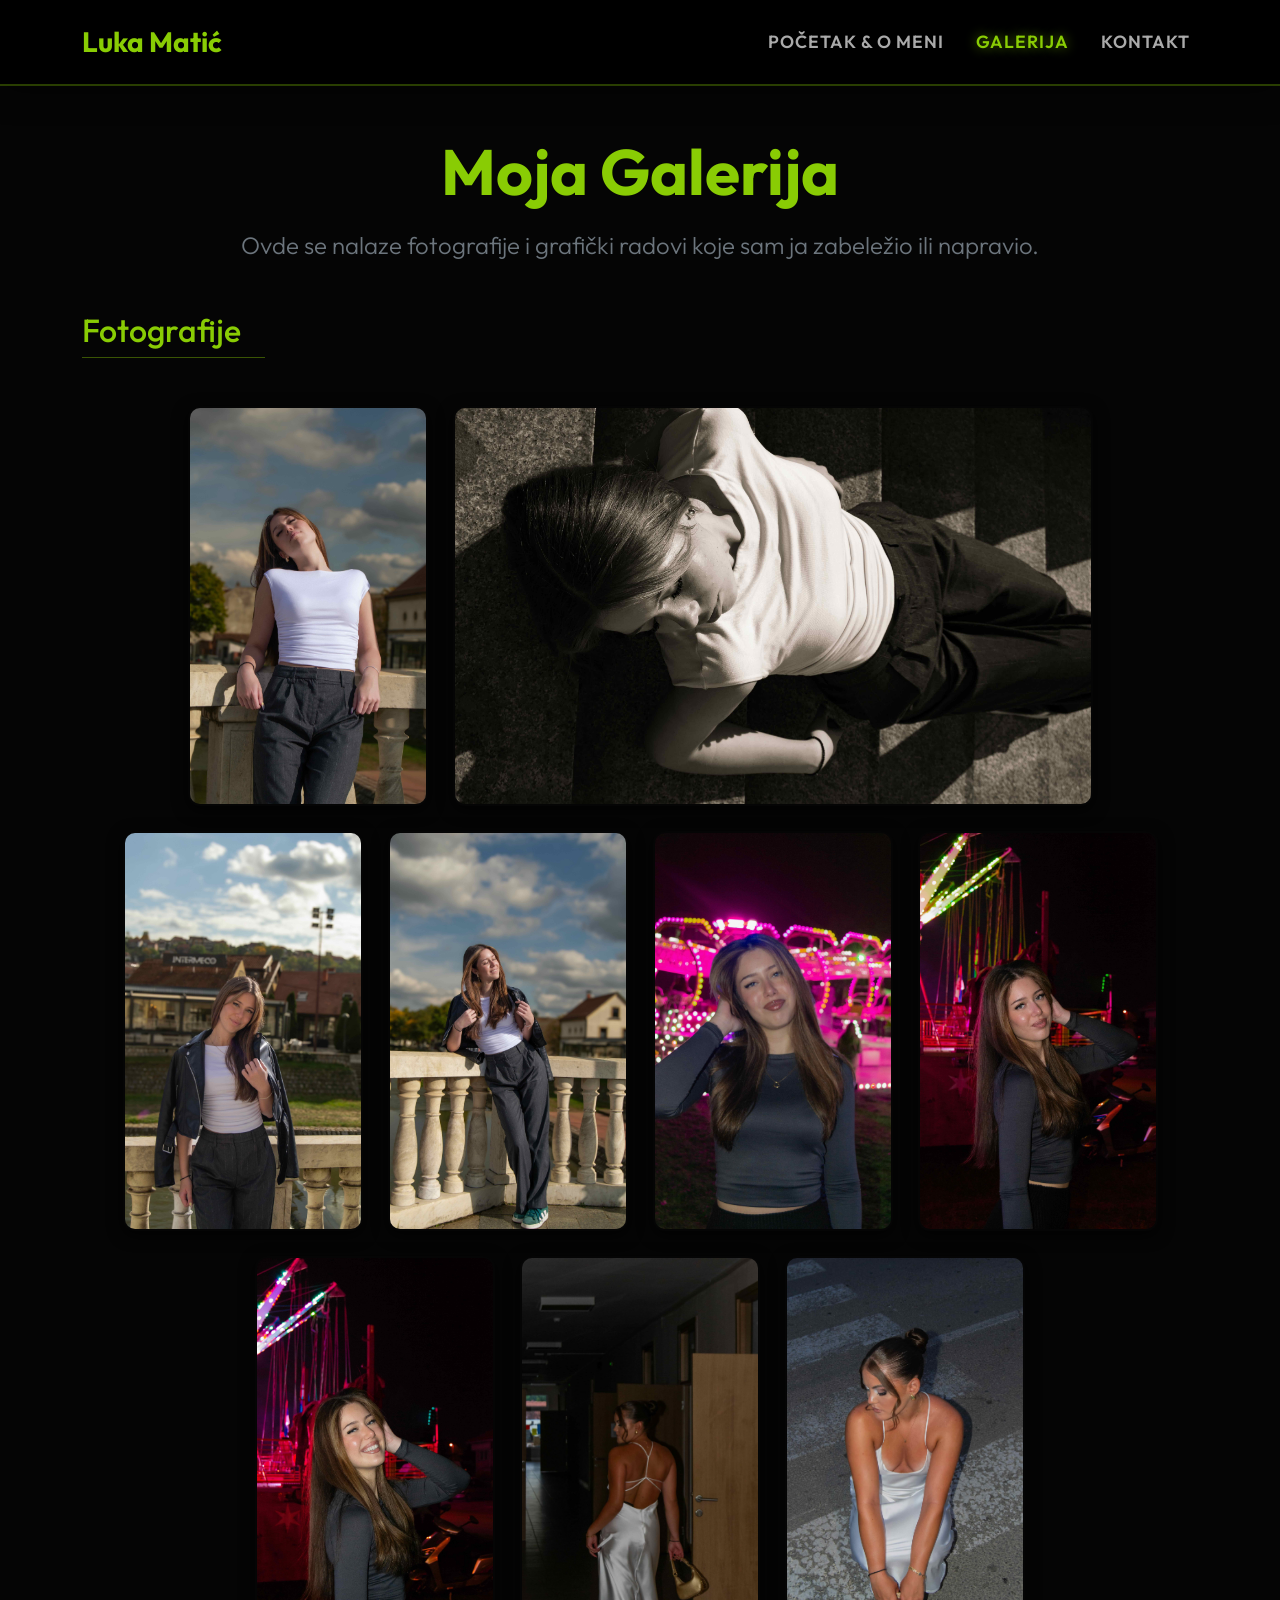
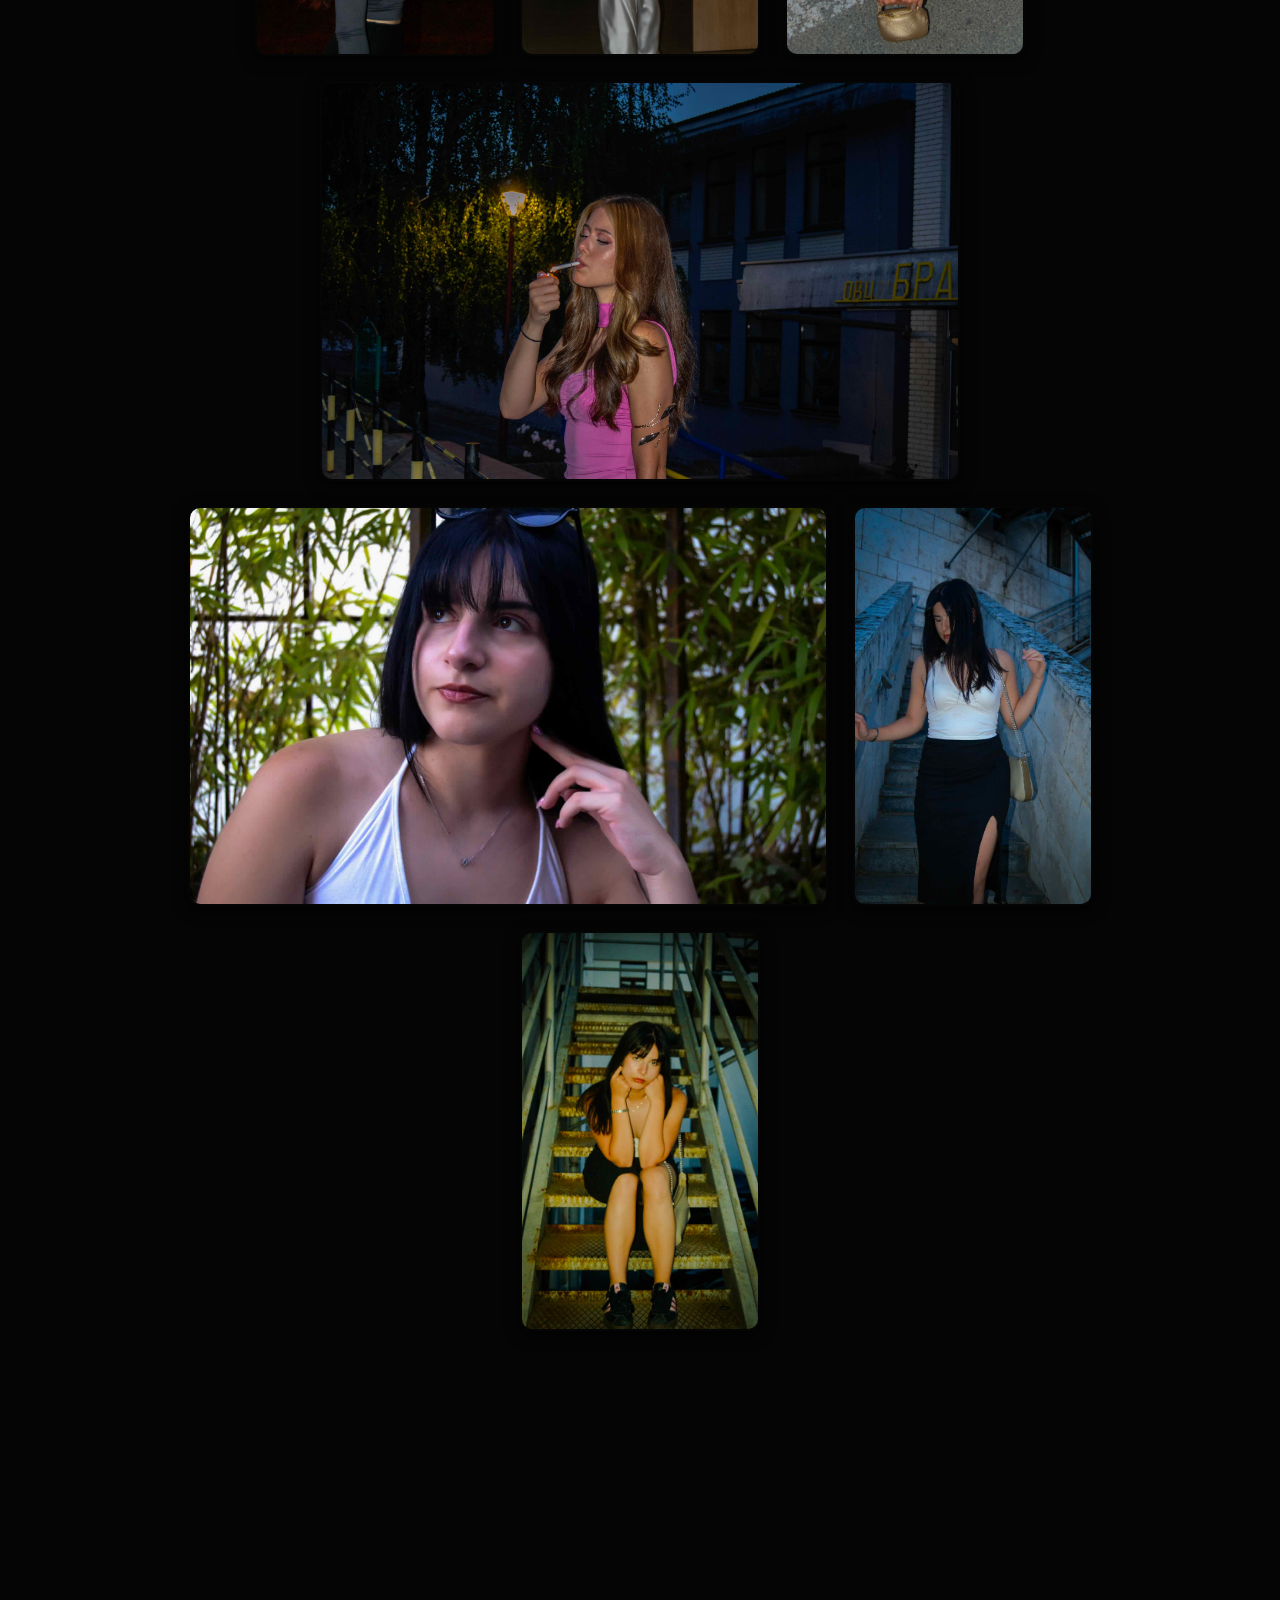
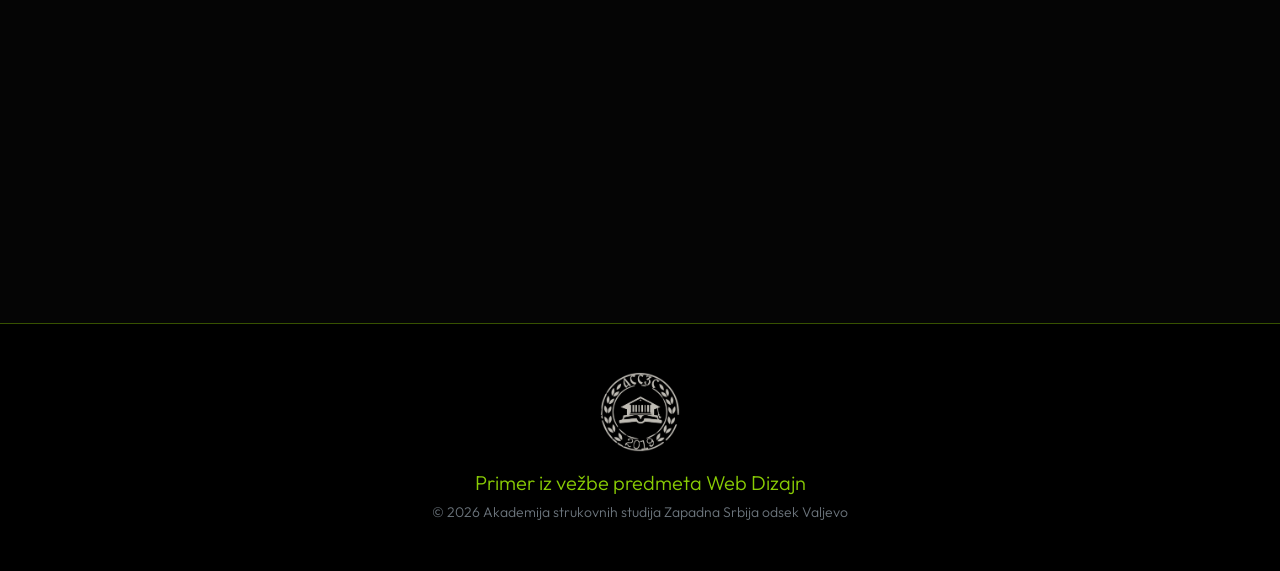
==== galerija.html @ 77180e88 "1" ====
<!DOCTYPE html>
<html lang="sr" data-bs-theme="dark">
<head>
    <meta charset="UTF-8">
    <meta name="viewport" content="width=device-width, initial-scale=1.0">
    <title>Galerija - Luka Matić</title>
    <link href="https://cdn.jsdelivr.net/npm/bootstrap@5.3.3/dist/css/bootstrap.min.css" rel="stylesheet">
    <link rel="preconnect" href="https://fonts.googleapis.com">
    <link rel="preconnect" href="https://fonts.gstatic.com" crossorigin>
    <link href="https://fonts.googleapis.com/css2?family=Outfit:wght@300;400;600;800&display=swap" rel="stylesheet">
    <link href="index.css" rel="stylesheet">
</head>
<body>
    <nav class="navbar navbar-expand-lg custom-navbar sticky-top">
        <div class="container">
            <a class="navbar-brand text-neon fw-bold fs-3" href="index.html">Luka Matić</a>
            <button class="navbar-toggler" type="button" data-bs-toggle="collapse" data-bs-target="#navbarNav">
                <span class="navbar-toggler-icon"></span>
            </button>
            <div class="collapse navbar-collapse justify-content-end" id="navbarNav">
                <ul class="navbar-nav gap-3">
                    <li class="nav-item">
                        <a class="nav-link" href="index.html">Početak & O meni</a>
                    </li>
                    <li class="nav-item">
                        <a class="nav-link active" href="galerija.html">Galerija</a>
                    </li>
                    <li class="nav-item">
                        <a class="nav-link" href="kontakt.html">Kontakt</a>
                    </li>
                </ul>
            </div>
        </div>
    </nav>

    <main class="container my-5">
        <div class="text-center mb-5 fade-in">
            <h1 class="display-3 text-neon fw-bold mb-3">Moja Galerija</h1>
            <p class="lead fs-4 text-secondary">Ovde se nalaze fotografije i grafički radovi koje sam ja zabeležio ili napravio.</p>
        </div>

        <section class="mb-5 slide-up">
            <h2 class="text-neon mb-4 pb-2 border-bottom border-neon d-inline-block pe-4">Fotografije</h2>
            <div class="galerija-grid mt-4">
                <img src="1.jpeg" class="img-fluid custom-img" alt="Fotografija 1">
                <img src="2.jpeg" class="img-fluid custom-img img-large" alt="Fotografija 2">
                <img src="3.jpeg" class="img-fluid custom-img" alt="Fotografija 3">
                <img src="4.jpeg" class="img-fluid custom-img" alt="Fotografija 4">
                <img src="5.jpeg" class="img-fluid custom-img" alt="Fotografija 5">
                <img src="7.jpeg" class="img-fluid custom-img" alt="Fotografija 7">
                <img src="8.jpeg" class="img-fluid custom-img" alt="Fotografija 8">
                <img src="9.jpeg" class="img-fluid custom-img" alt="Fotografija 9">
                <img src="10.jpeg" class="img-fluid custom-img" alt="Fotografija 10">
                <img src="11.jpeg" class="img-fluid custom-img img-large" alt="Fotografija 11">
                <img src="12.jpeg" class="img-fluid custom-img img-large" alt="Fotografija 12">
                <img src="13.jpeg" class="img-fluid custom-img" alt="Fotografija 13">
                <img src="14.jpeg" class="img-fluid custom-img" alt="Fotografija 14">
            </div>
        </section>

        <section class="slide-up mt-5">
            <h2 class="text-neon mb-4 pb-2 border-bottom border-neon d-inline-block pe-4">Grafički Radovi</h2>
            <div class="galerija-grid mt-4 justify-content-start">
                <img src="debata.webp" class="img-fluid custom-img img-grafika" alt="Graficki rad">
            </div>
        </section>
    </main>

    <footer class="footer mt-auto py-5 border-top border-neon text-center bg-black">
        <div class="container">
            <a href="https://va.akademijazs.edu.rs/" class="d-inline-block mb-3 logo-hover">
                <img src="9-Akademija-logo-sivi.png" height="80" alt="Logo">
            </a>
            <p class="text-neon mb-1 fs-5">Primer iz vežbe predmeta Web Dizajn</p>
            <p class="small text-secondary mb-0">&copy; 2026 Akademija strukovnih studija Zapadna Srbija odsek Valjevo</p>
        </div>
    </footer>

    <script src="https://cdn.jsdelivr.net/npm/bootstrap@5.3.3/dist/js/bootstrap.bundle.min.js"></script>
    <script src="index.js"></script>
</body>
</html>
---- index.css ----
:root {
    --neon-green: #89CC04;
    --dark-bg: #050505;
    --darker-bg: #000000;
}

body {
    background-color: var(--dark-bg) !important;
    color: #e0e0e0;
    font-family: 'Outfit', system-ui, -apple-system, sans-serif !important;
    font-weight: 300;
    scroll-behavior: smooth;
    overflow-x: hidden;
}

::selection {
    background-color: var(--neon-green);
    color: black;
}

.text-neon {
    color: var(--neon-green) !important;
}

.border-neon {
    border-color: rgba(137, 204, 4, 0.4) !important;
}

.bg-black {
    background-color: var(--darker-bg) !important;
}

.custom-bg-pattern {
    background-image: radial-gradient(rgba(137, 204, 4, 0.05) 1px, transparent 1px);
    background-size: 20px 20px;
}

.custom-link {
    text-decoration: none;
    transition: all 0.3s ease;
}

.custom-link:hover {
    color: #fff !important;
    text-shadow: 0 0 10px var(--neon-green);
}

.logo-hover {
    transition: 0.3s transform ease;
}

.logo-hover:hover {
    transform: scale(1.05);
}

.custom-navbar {
    background-color: rgba(0, 0, 0, 0.85);
    backdrop-filter: blur(12px);
    -webkit-backdrop-filter: blur(12px);
    border-bottom: 2px solid rgba(137, 204, 4, 0.3);
    box-shadow: 0 4px 30px rgba(0, 0, 0, 0.5);
    padding: 1rem 0;
}

.nav-link {
    color: #aaaaaa !important;
    font-weight: 600;
    font-size: 1.1rem;
    transition: 0.3s ease;
    text-transform: uppercase;
    letter-spacing: 1px;
}

.nav-link:hover, .nav-link.active {
    color: var(--neon-green) !important;
    text-shadow: 0 0 12px rgba(137, 204, 4, 0.6);
}

.neon-box {
    border: 1px solid rgba(137, 204, 4, 0.2);
    box-shadow: 0 0 15px rgba(137, 204, 4, 0.05);
    transition: all 0.4s ease;
}

.neon-box:hover {
    box-shadow: 0 0 25px rgba(137, 204, 4, 0.2);
    border-color: rgba(137, 204, 4, 0.7);
    transform: translateY(-5px);
}

.btn-neon {
    background-color: transparent;
    color: var(--neon-green);
    border: 2px solid var(--neon-green);
    border-radius: 8px;
    font-weight: bold;
    transition: 0.3s all;
}

.btn-neon:hover {
    background-color: var(--neon-green);
    color: black;
    box-shadow: 0 0 20px var(--neon-green);
    transform: translateY(-3px);
}

.galerija-grid {
    display: flex;
    flex-wrap: wrap;
    gap: 25px;
    justify-content: center;
}

.custom-img {
    border-radius: 12px;
    object-fit: cover;
    box-shadow: 0 4px 15px rgba(0,0,0,0.8);
    transition: transform 0.4s cubic-bezier(0.175, 0.885, 0.32, 1.275), box-shadow 0.4s ease, border 0.4s ease;
    cursor: pointer;
    width: 240px;
    height: 400px;
    border: 2px solid transparent;
}

.custom-img.img-large {
    width: 640px;
    height: 400px;
}

.custom-img.img-grafika {
    width: 400px;
    height: 400px;
    object-fit: contain;
    background-color: rgba(255, 255, 255, 0.05);
    padding: 15px;
}

.custom-img:hover {
    transform: scale(1.08) translateY(-10px);
    box-shadow: 0 15px 30px rgba(137, 204, 4, 0.2);
    border-color: var(--neon-green);
    z-index: 10;
    position: relative;
}

.fade-in {
    opacity: 0;
    animation: fadeIn 1.2s ease forwards;
}

.slide-up {
    opacity: 0;
    transform: translateY(40px);
    transition: opacity 0.8s ease-out, transform 0.8s ease-out;
}

.slide-up.visible {
    opacity: 1;
    transform: translateY(0);
}

.delay-1 { animation-delay: 0.2s; }
.delay-2 { animation-delay: 0.4s; }
.delay-3 { animation-delay: 0.6s; }
.delay-4 { animation-delay: 0.8s; }

@keyframes fadeIn {
    from { opacity: 0; }
    to { opacity: 1; }
}

@media (max-width: 768px) {
    .custom-img, .custom-img.img-large, .custom-img.img-grafika {
        max-width: 450px !important;
        height: auto !important;
    }
}

.form-control {
    transition: all 0.3s ease;
}

.form-control:focus {
    background-color: var(--dark-bg);
    color: white;
    border-color: var(--neon-green);
    box-shadow: 0 0 10px rgba(137, 204, 4, 0.4);
}

.custom-poster {
    aspect-ratio: 2/3;
    object-fit: cover;
    width: 100%;
    box-shadow: 0 4px 15px rgba(0,0,0,0.5);
}

.custom-album {
    aspect-ratio: 1/1;
    object-fit: cover;
    width: 100%;
    box-shadow: 0 4px 15px rgba(0,0,0,0.5);
}
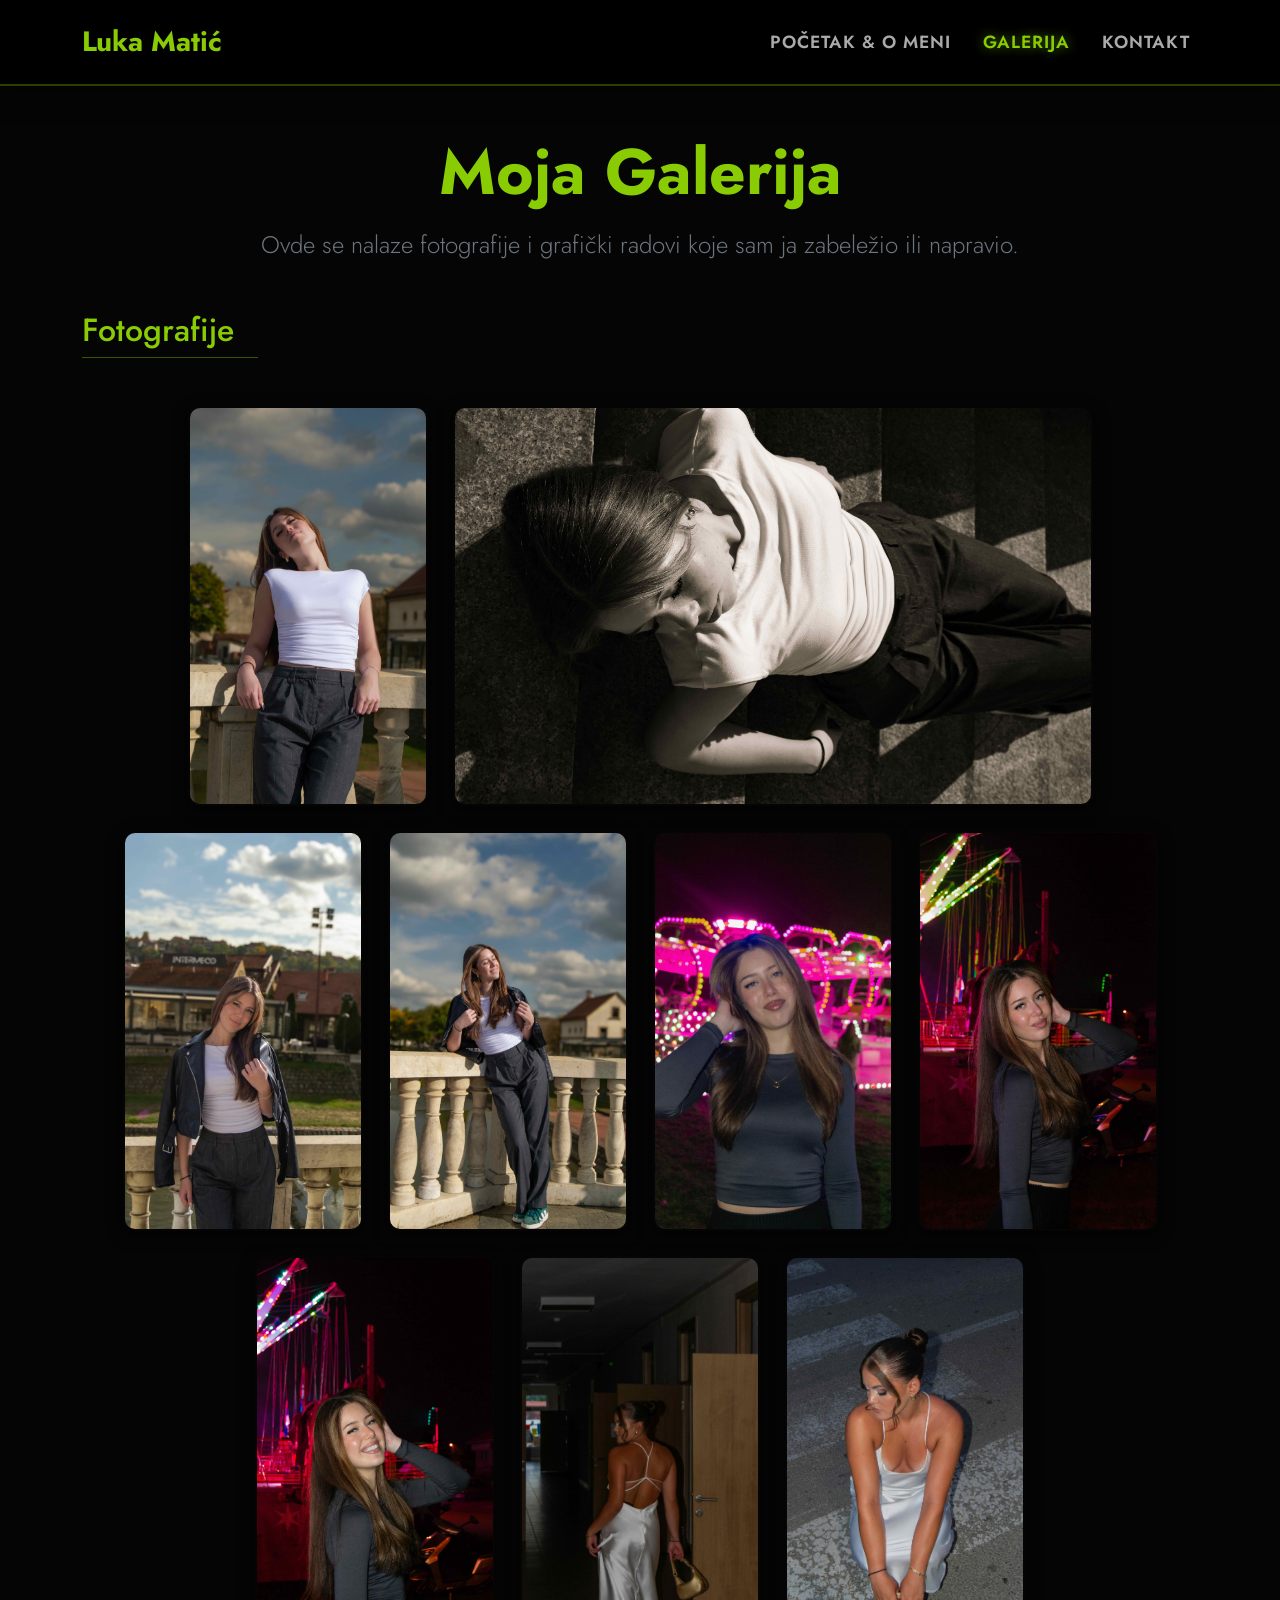
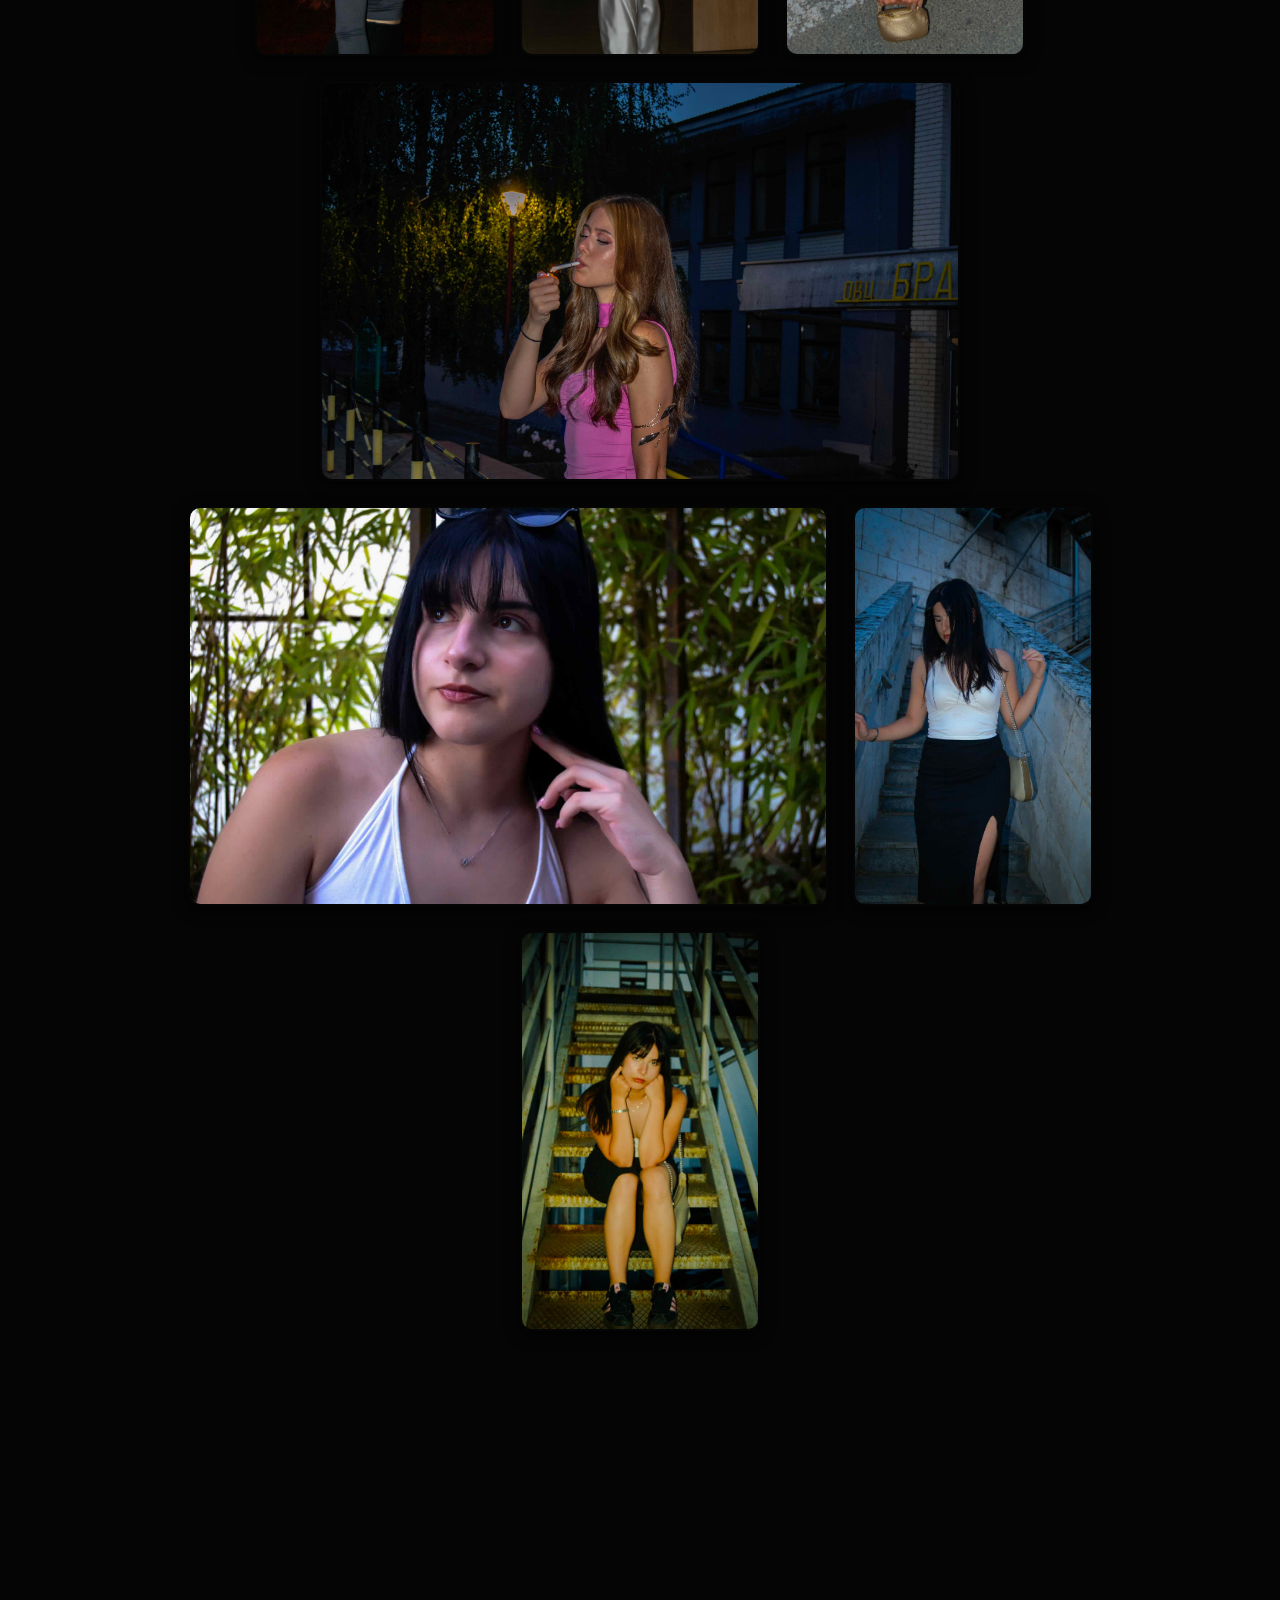
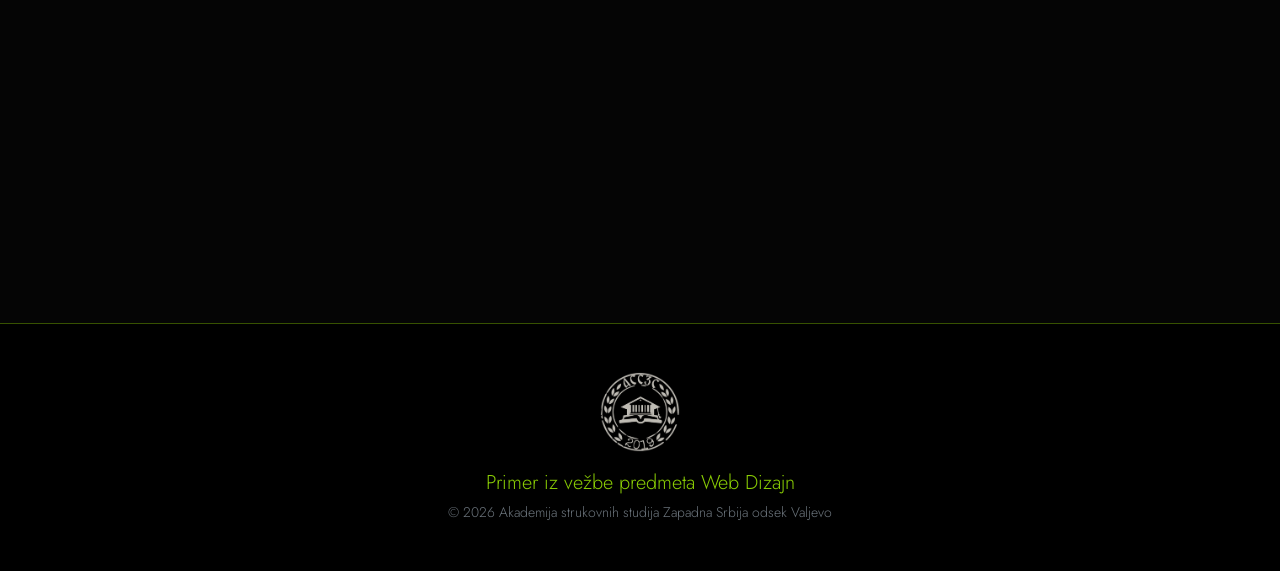
==== commit 003cd72c: "1" ====
--- a/galerija.html
+++ b/galerija.html
@@ -7,7 +7,7 @@
     <link href="https://cdn.jsdelivr.net/npm/bootstrap@5.3.3/dist/css/bootstrap.min.css" rel="stylesheet">
     <link rel="preconnect" href="https://fonts.googleapis.com">
     <link rel="preconnect" href="https://fonts.gstatic.com" crossorigin>
-    <link href="https://fonts.googleapis.com/css2?family=Outfit:wght@300;400;600;800&display=swap" rel="stylesheet">
+    <link href="https://fonts.googleapis.com/css2?family=Jost:wght@300;400;500;600&display=swap" rel="stylesheet">
     <link href="index.css" rel="stylesheet">
 </head>
 <body>
--- a/index.css
+++ b/index.css
@@ -9,8 +9,8 @@
 body {
     background-color: var(--dark-bg) !important;
     color: #e0e0e0;
-    font-family: 'Outfit', system-ui, -apple-system, sans-serif !important;
-    font-weight: 300;
+    font-family: 'Jost', system-ui, -apple-system, sans-serif !important;
+    font-weight: 300 !important;
     scroll-behavior: smooth;
     overflow-x: hidden;
 }
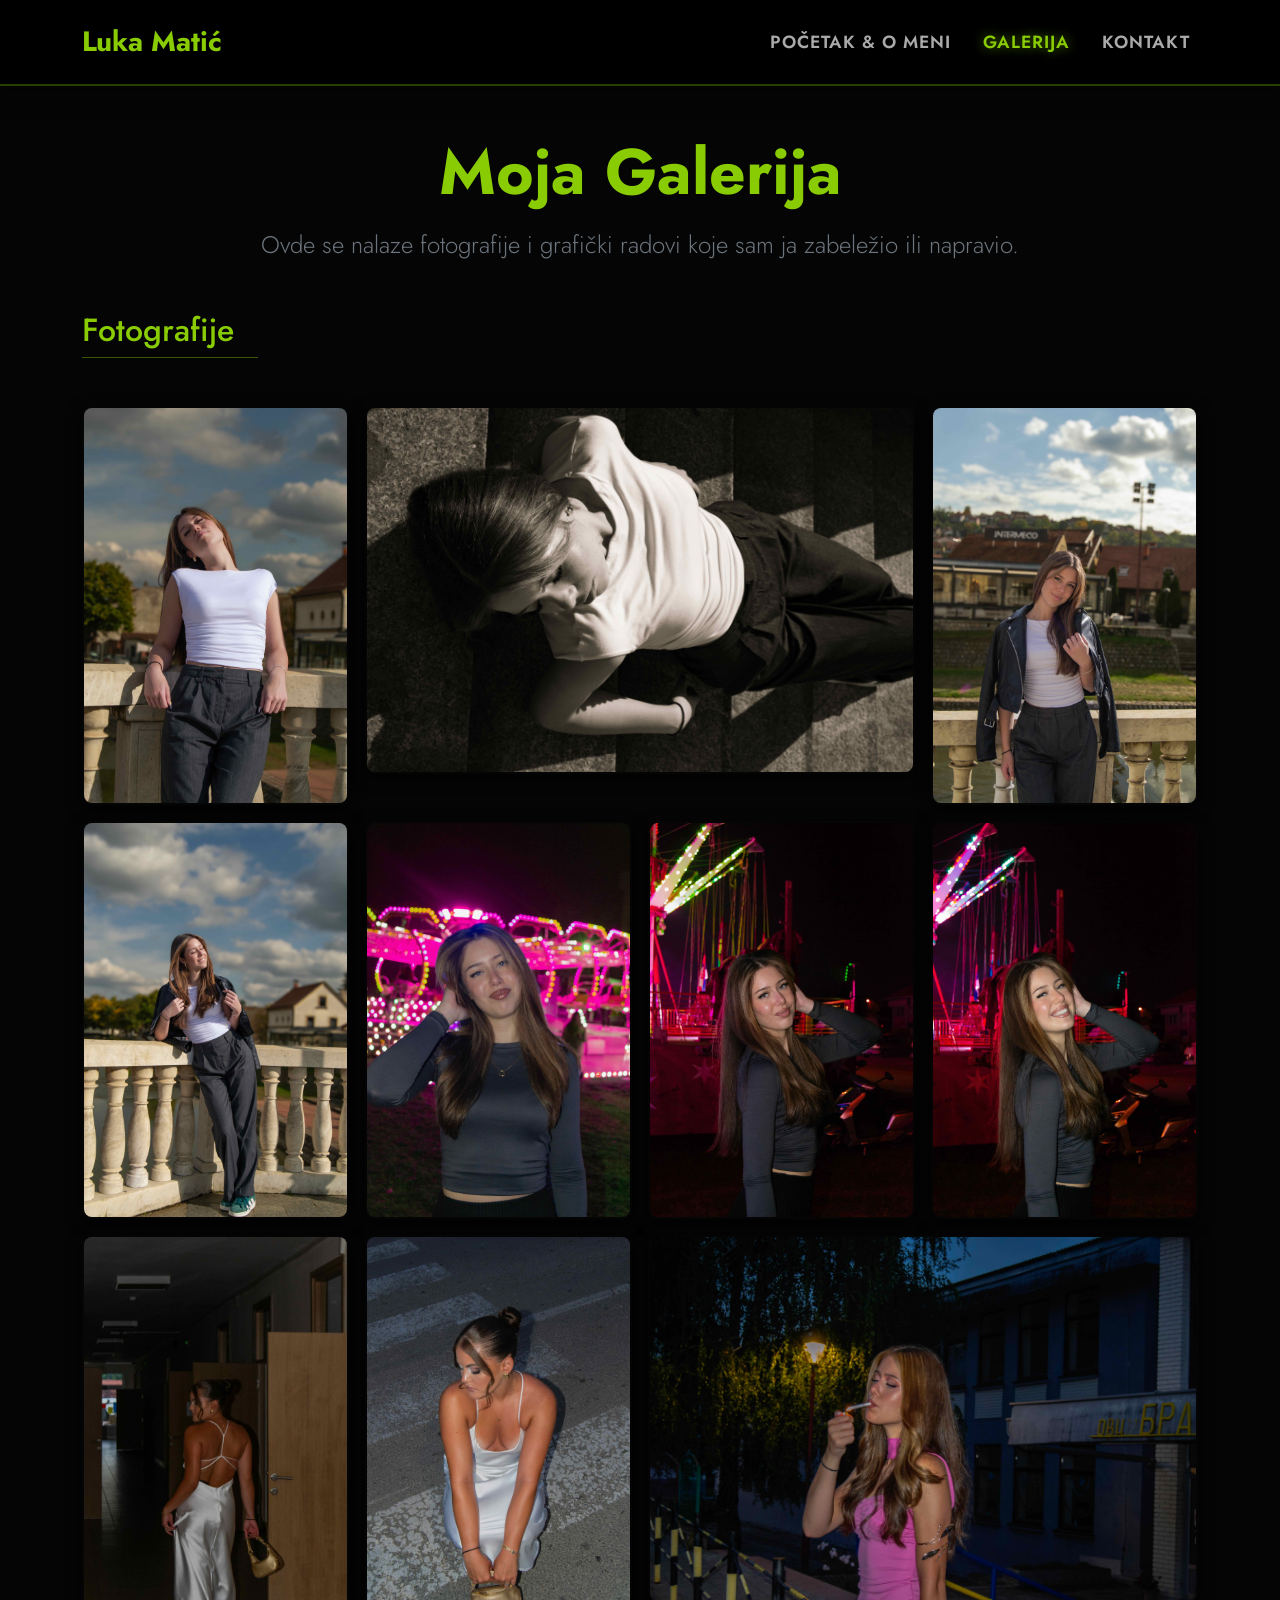
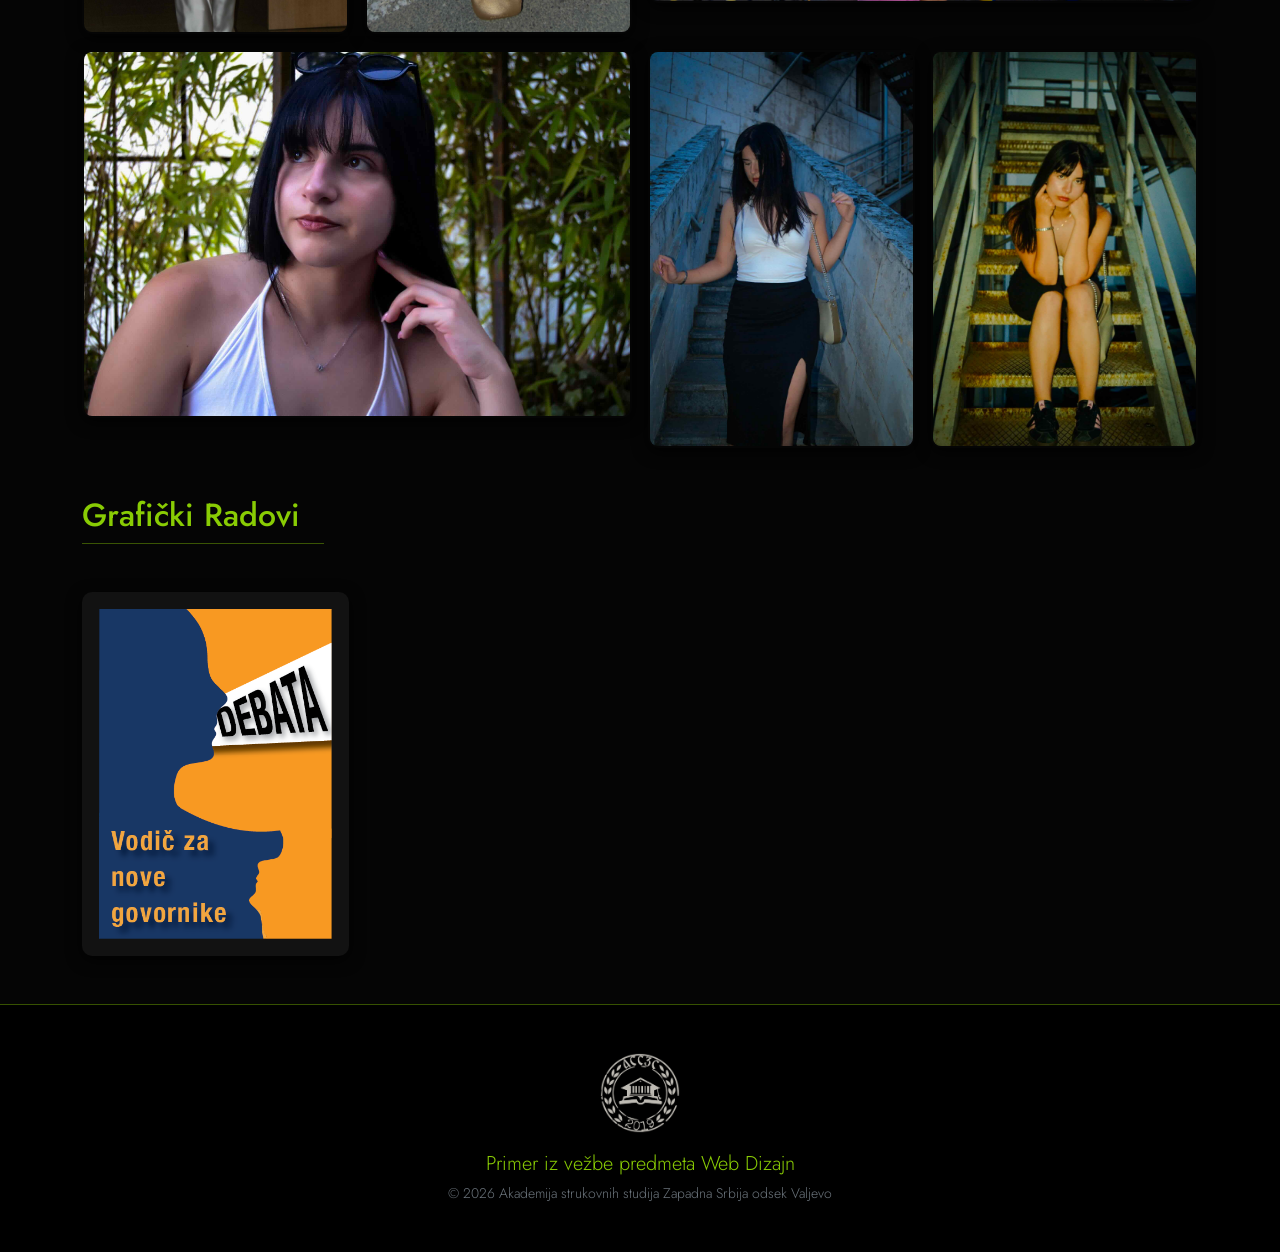
==== commit d8d51e2e: "1" ====
--- a/galerija.html
+++ b/galerija.html
@@ -42,26 +42,26 @@
         <section class="mb-5 slide-up">
             <h2 class="text-neon mb-4 pb-2 border-bottom border-neon d-inline-block pe-4">Fotografije</h2>
             <div class="galerija-grid mt-4">
-                <img src="1.jpeg" class="img-fluid custom-img" alt="Fotografija 1">
-                <img src="2.jpeg" class="img-fluid custom-img img-large" alt="Fotografija 2">
-                <img src="3.jpeg" class="img-fluid custom-img" alt="Fotografija 3">
-                <img src="4.jpeg" class="img-fluid custom-img" alt="Fotografija 4">
-                <img src="5.jpeg" class="img-fluid custom-img" alt="Fotografija 5">
-                <img src="7.jpeg" class="img-fluid custom-img" alt="Fotografija 7">
-                <img src="8.jpeg" class="img-fluid custom-img" alt="Fotografija 8">
-                <img src="9.jpeg" class="img-fluid custom-img" alt="Fotografija 9">
-                <img src="10.jpeg" class="img-fluid custom-img" alt="Fotografija 10">
-                <img src="11.jpeg" class="img-fluid custom-img img-large" alt="Fotografija 11">
-                <img src="12.jpeg" class="img-fluid custom-img img-large" alt="Fotografija 12">
-                <img src="13.jpeg" class="img-fluid custom-img" alt="Fotografija 13">
-                <img src="14.jpeg" class="img-fluid custom-img" alt="Fotografija 14">
+                <img src="1.jpeg" class="custom-img" alt="Fotografija 1" decoding="async">
+                <img src="2.jpeg" class="custom-img img-large" alt="Fotografija 2" decoding="async">
+                <img src="3.jpeg" class="custom-img" alt="Fotografija 3" loading="lazy" decoding="async">
+                <img src="4.jpeg" class="custom-img" alt="Fotografija 4" loading="lazy" decoding="async">
+                <img src="5.jpeg" class="custom-img" alt="Fotografija 5" loading="lazy" decoding="async">
+                <img src="7.jpeg" class="custom-img" alt="Fotografija 7" loading="lazy" decoding="async">
+                <img src="8.jpeg" class="custom-img" alt="Fotografija 8" loading="lazy" decoding="async">
+                <img src="9.jpeg" class="custom-img" alt="Fotografija 9" loading="lazy" decoding="async">
+                <img src="10.jpeg" class="custom-img" alt="Fotografija 10" loading="lazy" decoding="async">
+                <img src="11.jpeg" class="custom-img img-large" alt="Fotografija 11" loading="lazy" decoding="async">
+                <img src="12.jpeg" class="custom-img img-large" alt="Fotografija 12" loading="lazy" decoding="async">
+                <img src="13.jpeg" class="custom-img" alt="Fotografija 13" loading="lazy" decoding="async">
+                <img src="14.jpeg" class="custom-img" alt="Fotografija 14" loading="lazy" decoding="async">
             </div>
         </section>
 
         <section class="slide-up mt-5">
             <h2 class="text-neon mb-4 pb-2 border-bottom border-neon d-inline-block pe-4">Grafički Radovi</h2>
-            <div class="galerija-grid mt-4 justify-content-start">
-                <img src="debata.webp" class="img-fluid custom-img img-grafika" alt="Graficki rad">
+            <div class="galerija-grid mt-4">
+                <img src="debata.webp" class="custom-img img-grafika" alt="Graficki rad" loading="lazy" decoding="async">
             </div>
         </section>
     </main>
--- a/index.css
+++ b/index.css
@@ -1,9 +1,12 @@
-
 
 :root {
     --neon-green: #89CC04;
     --dark-bg: #050505;
     --darker-bg: #000000;
+}
+
+html {
+    overflow-x: clip;
 }
 
 body {
@@ -13,6 +16,7 @@
     font-weight: 300 !important;
     scroll-behavior: smooth;
     overflow-x: hidden;
+    max-width: 100%;
 }
 
 ::selection {
@@ -39,7 +43,7 @@
 
 .custom-link {
     text-decoration: none;
-    transition: all 0.3s ease;
+    transition: color 0.3s ease, text-shadow 0.3s ease;
 }
 
 .custom-link:hover {
@@ -48,7 +52,7 @@
 }
 
 .logo-hover {
-    transition: 0.3s transform ease;
+    transition: transform 0.3s ease;
 }
 
 .logo-hover:hover {
@@ -56,11 +60,11 @@
 }
 
 .custom-navbar {
-    background-color: rgba(0, 0, 0, 0.85);
-    backdrop-filter: blur(12px);
-    -webkit-backdrop-filter: blur(12px);
+    background-color: rgba(0, 0, 0, 0.92);
+    backdrop-filter: blur(10px);
+    -webkit-backdrop-filter: blur(10px);
     border-bottom: 2px solid rgba(137, 204, 4, 0.3);
-    box-shadow: 0 4px 30px rgba(0, 0, 0, 0.5);
+    box-shadow: 0 4px 20px rgba(0, 0, 0, 0.5);
     padding: 1rem 0;
 }
 
@@ -68,7 +72,7 @@
     color: #aaaaaa !important;
     font-weight: 600;
     font-size: 1.1rem;
-    transition: 0.3s ease;
+    transition: color 0.25s ease, text-shadow 0.25s ease;
     text-transform: uppercase;
     letter-spacing: 1px;
 }
@@ -81,13 +85,13 @@
 .neon-box {
     border: 1px solid rgba(137, 204, 4, 0.2);
     box-shadow: 0 0 15px rgba(137, 204, 4, 0.05);
-    transition: all 0.4s ease;
+    transition: box-shadow 0.3s ease, border-color 0.3s ease, transform 0.3s ease;
 }
 
 .neon-box:hover {
     box-shadow: 0 0 25px rgba(137, 204, 4, 0.2);
     border-color: rgba(137, 204, 4, 0.7);
-    transform: translateY(-5px);
+    transform: translateY(-4px);
 }
 
 .btn-neon {
@@ -96,7 +100,7 @@
     border: 2px solid var(--neon-green);
     border-radius: 8px;
     font-weight: bold;
-    transition: 0.3s all;
+    transition: background-color 0.25s ease, color 0.25s ease, box-shadow 0.25s ease, transform 0.25s ease;
 }
 
 .btn-neon:hover {
@@ -106,54 +110,52 @@
     transform: translateY(-3px);
 }
 
+/* ── Gallery grid ── */
 .galerija-grid {
-    display: flex;
-    flex-wrap: wrap;
-    gap: 25px;
-    justify-content: center;
+    display: grid;
+    grid-template-columns: repeat(4, 1fr);
+    gap: 16px;
 }
 
 .custom-img {
-    border-radius: 12px;
-    object-fit: cover;
-    box-shadow: 0 4px 15px rgba(0,0,0,0.8);
-    transition: transform 0.4s cubic-bezier(0.175, 0.885, 0.32, 1.275), box-shadow 0.4s ease, border 0.4s ease;
+    border-radius: 10px;
+    box-shadow: 0 4px 15px rgba(0, 0, 0, 0.8);
+    transition: transform 0.3s ease, box-shadow 0.3s ease, border-color 0.3s ease;
     cursor: pointer;
-    width: 240px;
-    height: 400px;
+    width: 100%;
+    height: auto;
     border: 2px solid transparent;
+    display: block;
 }
 
 .custom-img.img-large {
-    width: 640px;
-    height: 400px;
+    grid-column: span 2;
 }
 
 .custom-img.img-grafika {
-    width: 400px;
-    height: 400px;
     object-fit: contain;
     background-color: rgba(255, 255, 255, 0.05);
     padding: 15px;
 }
 
 .custom-img:hover {
-    transform: scale(1.08) translateY(-10px);
-    box-shadow: 0 15px 30px rgba(137, 204, 4, 0.2);
+    transform: scale(1.04) translateY(-6px);
+    box-shadow: 0 12px 28px rgba(137, 204, 4, 0.2);
     border-color: var(--neon-green);
     z-index: 10;
     position: relative;
 }
 
+/* ── Scroll animations ── */
 .fade-in {
     opacity: 0;
-    animation: fadeIn 1.2s ease forwards;
+    animation: fadeIn 1s ease forwards;
 }
 
 .slide-up {
     opacity: 0;
-    transform: translateY(40px);
-    transition: opacity 0.8s ease-out, transform 0.8s ease-out;
+    transform: translateY(30px);
+    transition: opacity 0.7s ease-out, transform 0.7s ease-out;
 }
 
 .slide-up.visible {
@@ -171,15 +173,9 @@
     to { opacity: 1; }
 }
 
-@media (max-width: 768px) {
-    .custom-img, .custom-img.img-large, .custom-img.img-grafika {
-        max-width: 450px !important;
-        height: auto !important;
-    }
-}
-
+/* ── Form ── */
 .form-control {
-    transition: all 0.3s ease;
+    transition: border-color 0.25s ease, box-shadow 0.25s ease;
 }
 
 .form-control:focus {
@@ -189,16 +185,65 @@
     box-shadow: 0 0 10px rgba(137, 204, 4, 0.4);
 }
 
+/* ── Cards: film / album ── */
 .custom-poster {
     aspect-ratio: 2/3;
     object-fit: cover;
     width: 100%;
-    box-shadow: 0 4px 15px rgba(0,0,0,0.5);
+    box-shadow: 0 4px 15px rgba(0, 0, 0, 0.5);
 }
 
 .custom-album {
     aspect-ratio: 1/1;
     object-fit: cover;
     width: 100%;
-    box-shadow: 0 4px 15px rgba(0,0,0,0.5);
-}+    box-shadow: 0 4px 15px rgba(0, 0, 0, 0.5);
+}
+
+/* ── Tablet ── */
+@media (max-width: 768px) {
+    .galerija-grid {
+        grid-template-columns: repeat(2, 1fr);
+        gap: 10px;
+    }
+
+    .custom-img.img-large {
+        grid-column: span 2;
+    }
+
+    .custom-img.img-grafika {
+        grid-column: span 2;
+    }
+
+    .custom-navbar {
+        backdrop-filter: none;
+        -webkit-backdrop-filter: none;
+        background-color: rgba(0, 0, 0, 0.97);
+    }
+}
+
+/* ── Mobile ── */
+@media (max-width: 480px) {
+    .galerija-grid {
+        grid-template-columns: 1fr;
+        gap: 10px;
+    }
+
+    .custom-img,
+    .custom-img.img-large,
+    .custom-img.img-grafika {
+        grid-column: span 1 !important;
+    }
+
+    .display-2 { font-size: 2.2rem !important; }
+    .display-3 { font-size: 2rem !important; }
+    .display-4 { font-size: 1.8rem !important; }
+
+    .navbar-nav {
+        gap: 0 !important;
+    }
+
+    .navbar-nav .nav-link {
+        padding: 0.5rem 0;
+    }
+}
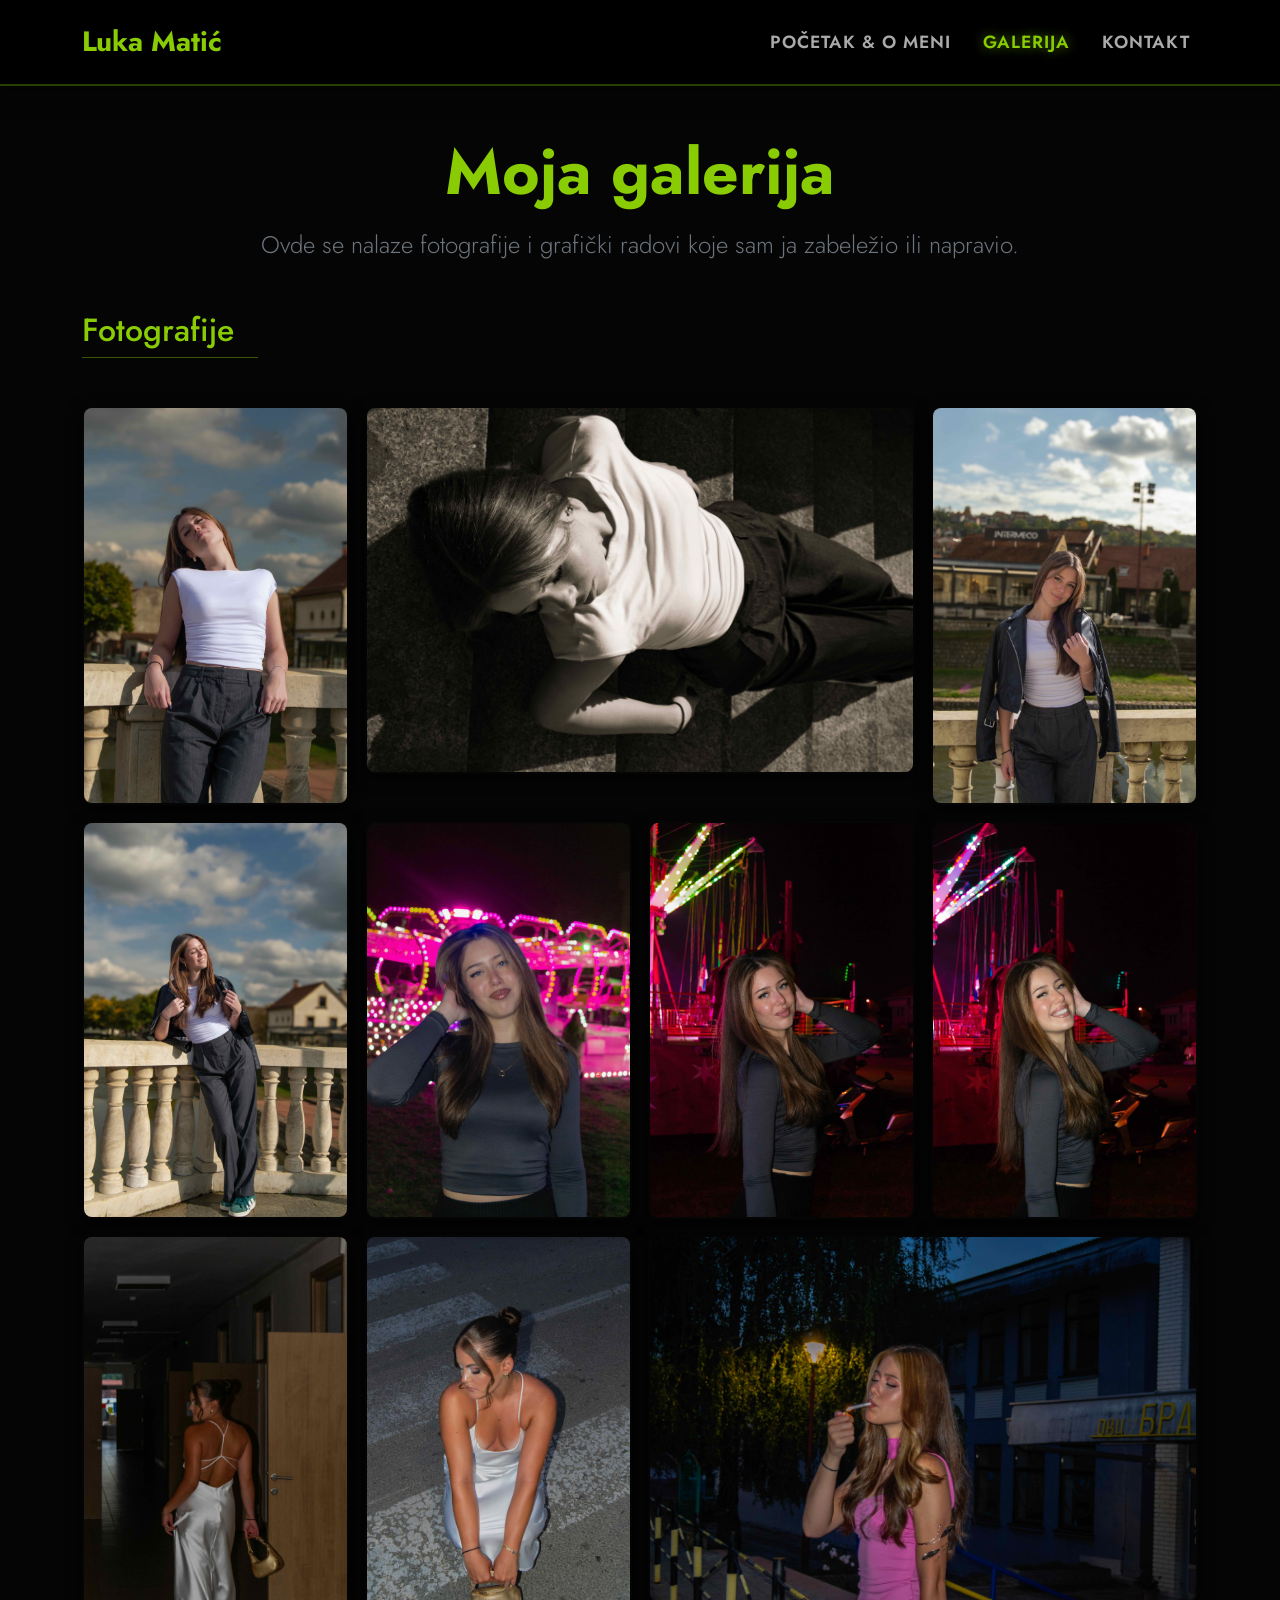
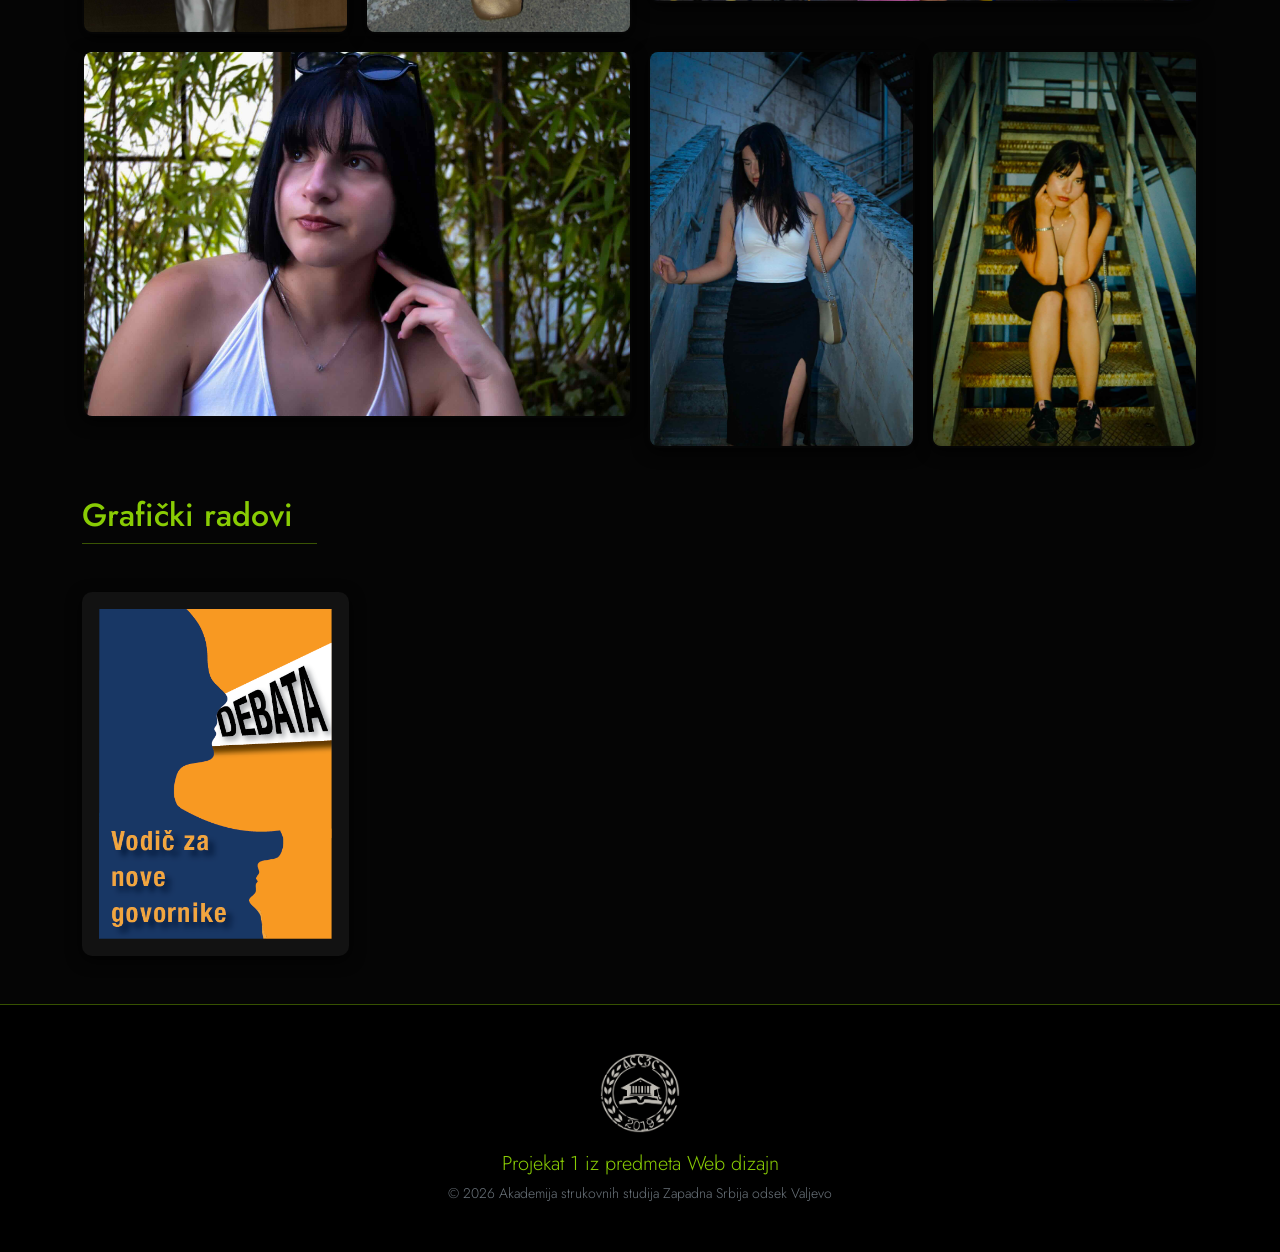
==== commit bae11a3e: "1" ====
--- a/galerija.html
+++ b/galerija.html
@@ -35,7 +35,7 @@
 
     <main class="container my-5">
         <div class="text-center mb-5 fade-in">
-            <h1 class="display-3 text-neon fw-bold mb-3">Moja Galerija</h1>
+            <h1 class="display-3 text-neon fw-bold mb-3">Moja galerija</h1>
             <p class="lead fs-4 text-secondary">Ovde se nalaze fotografije i grafički radovi koje sam ja zabeležio ili napravio.</p>
         </div>
 
@@ -59,7 +59,7 @@
         </section>
 
         <section class="slide-up mt-5">
-            <h2 class="text-neon mb-4 pb-2 border-bottom border-neon d-inline-block pe-4">Grafički Radovi</h2>
+            <h2 class="text-neon mb-4 pb-2 border-bottom border-neon d-inline-block pe-4">Grafički radovi</h2>
             <div class="galerija-grid mt-4">
                 <img src="debata.webp" class="custom-img img-grafika" alt="Graficki rad" loading="lazy" decoding="async">
             </div>
@@ -71,7 +71,7 @@
             <a href="https://va.akademijazs.edu.rs/" class="d-inline-block mb-3 logo-hover">
                 <img src="9-Akademija-logo-sivi.png" height="80" alt="Logo">
             </a>
-            <p class="text-neon mb-1 fs-5">Primer iz vežbe predmeta Web Dizajn</p>
+            <p class="text-neon mb-1 fs-5">Projekat 1 iz predmeta Web dizajn</p>
             <p class="small text-secondary mb-0">&copy; 2026 Akademija strukovnih studija Zapadna Srbija odsek Valjevo</p>
         </div>
     </footer>
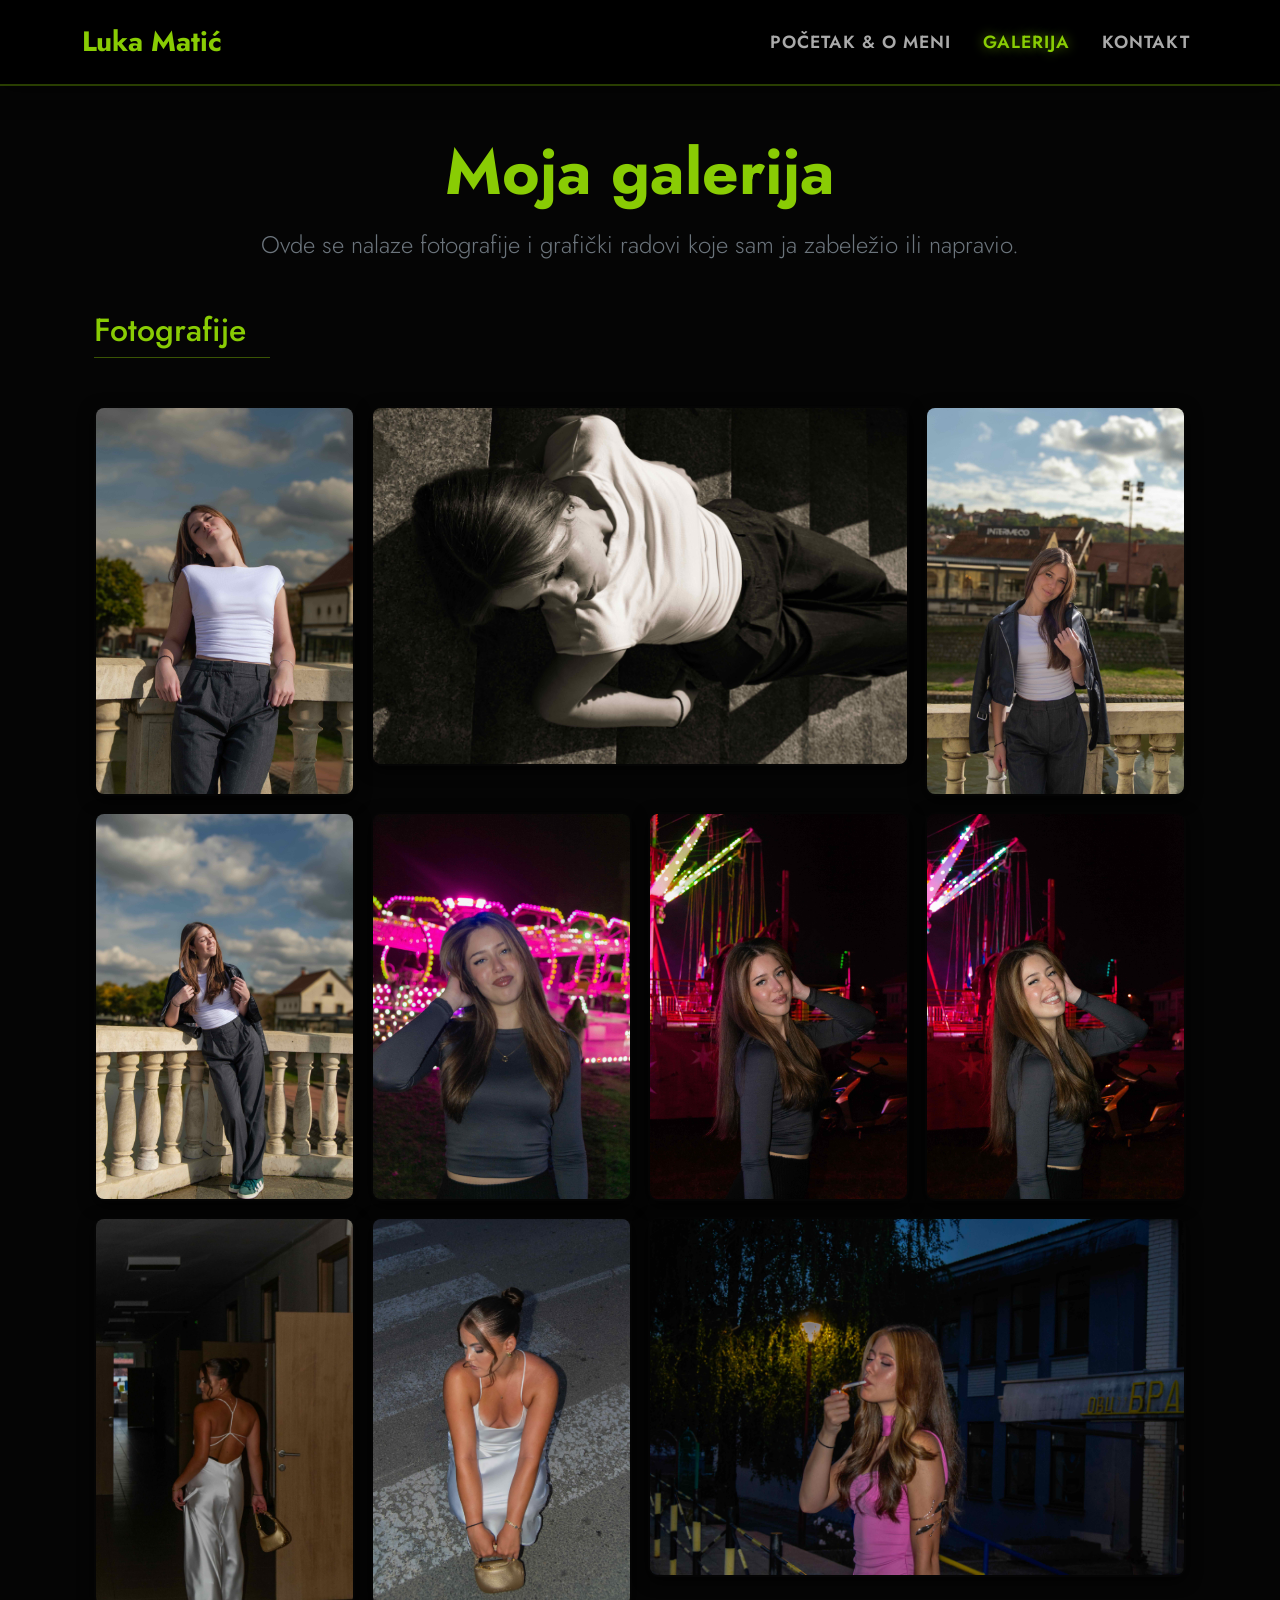
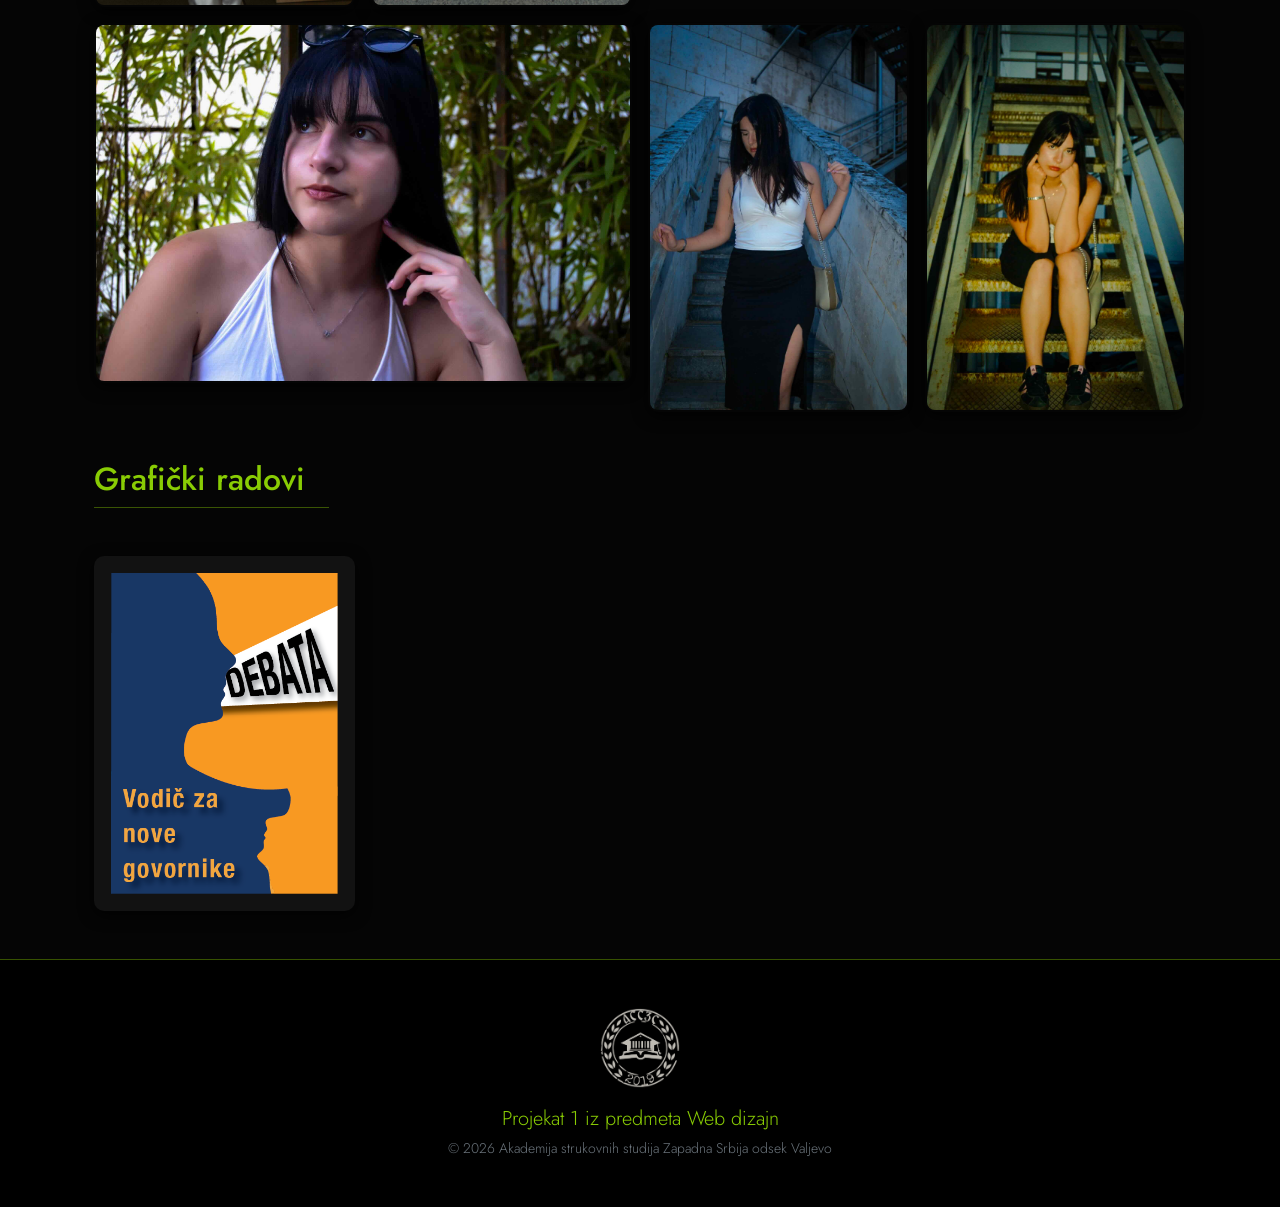
==== commit 054d58fd: "sized down boxes" ====
--- a/galerija.html
+++ b/galerija.html
@@ -33,7 +33,7 @@
         </div>
     </nav>
 
-    <main class="container my-5">
+    <main class="container my-5 px-4">
         <div class="text-center mb-5 fade-in">
             <h1 class="display-3 text-neon fw-bold mb-3">Moja galerija</h1>
             <p class="lead fs-4 text-secondary">Ovde se nalaze fotografije i grafički radovi koje sam ja zabeležio ili napravio.</p>
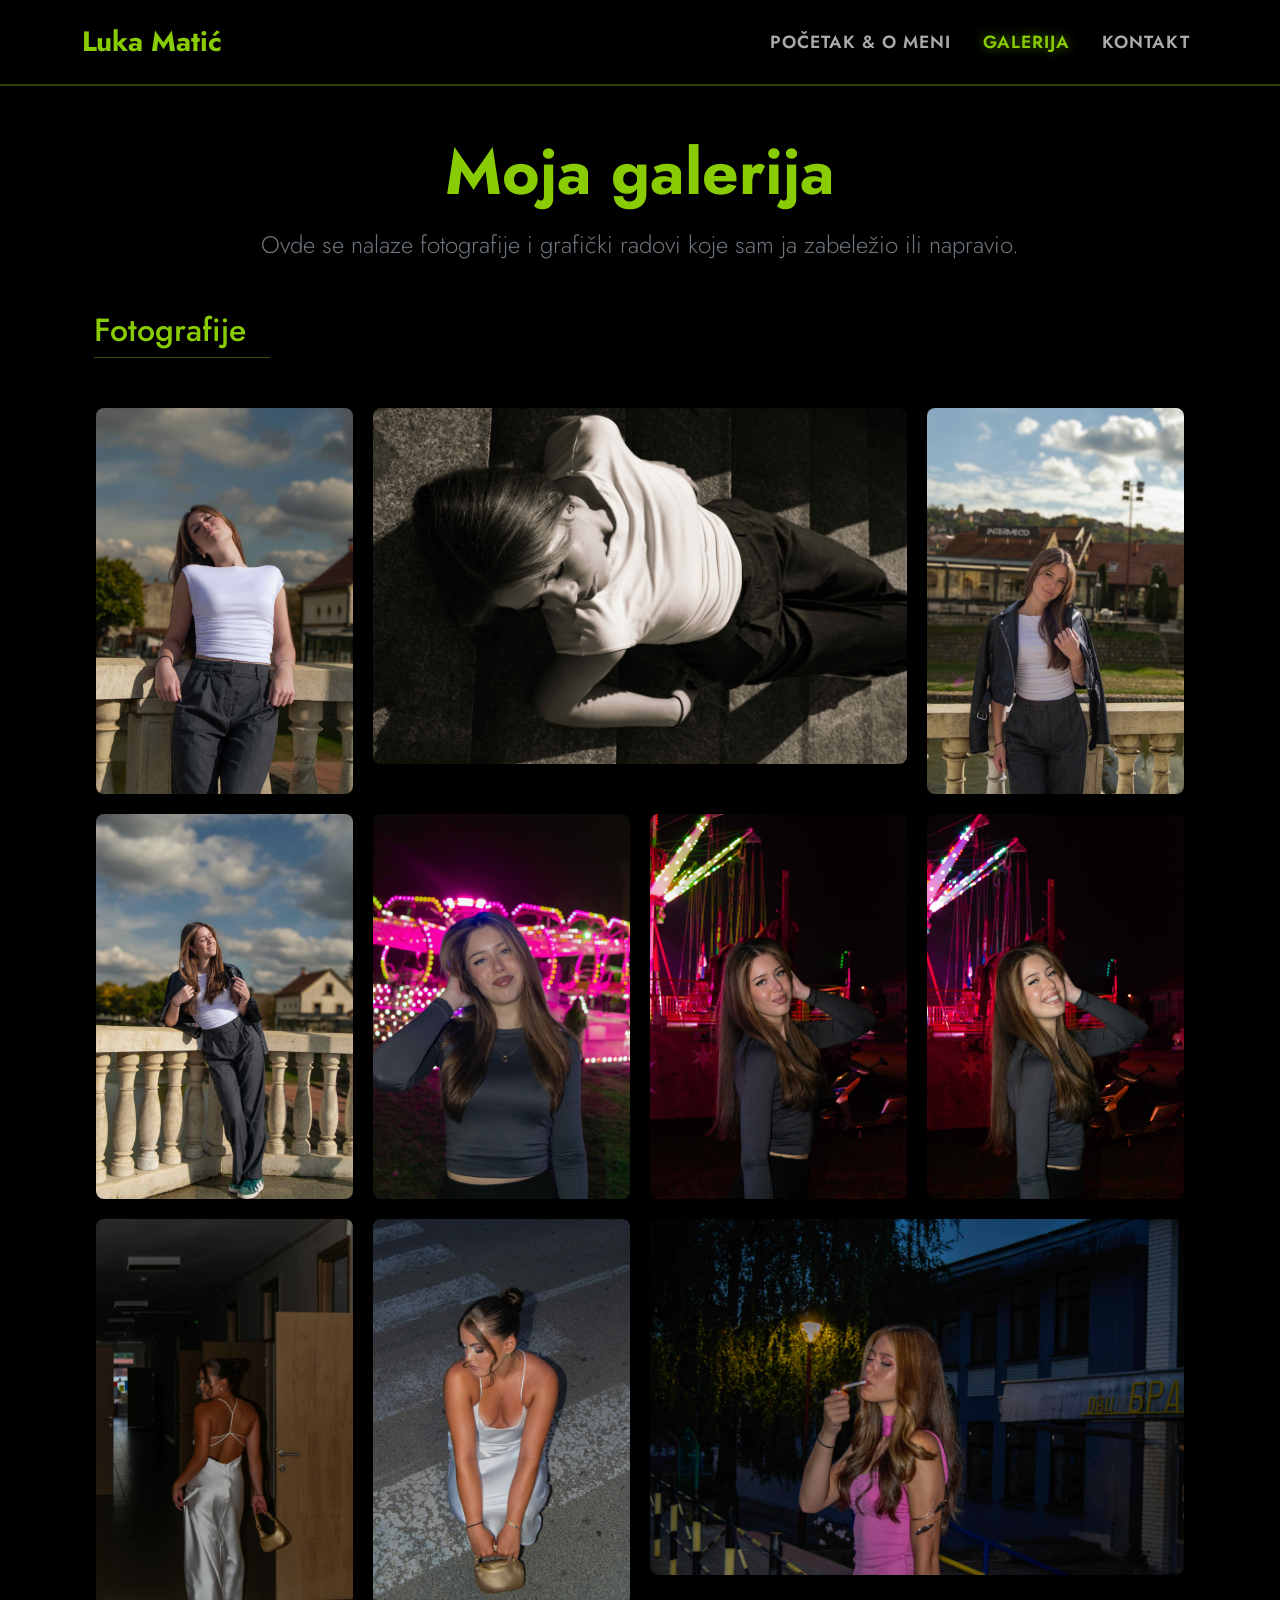
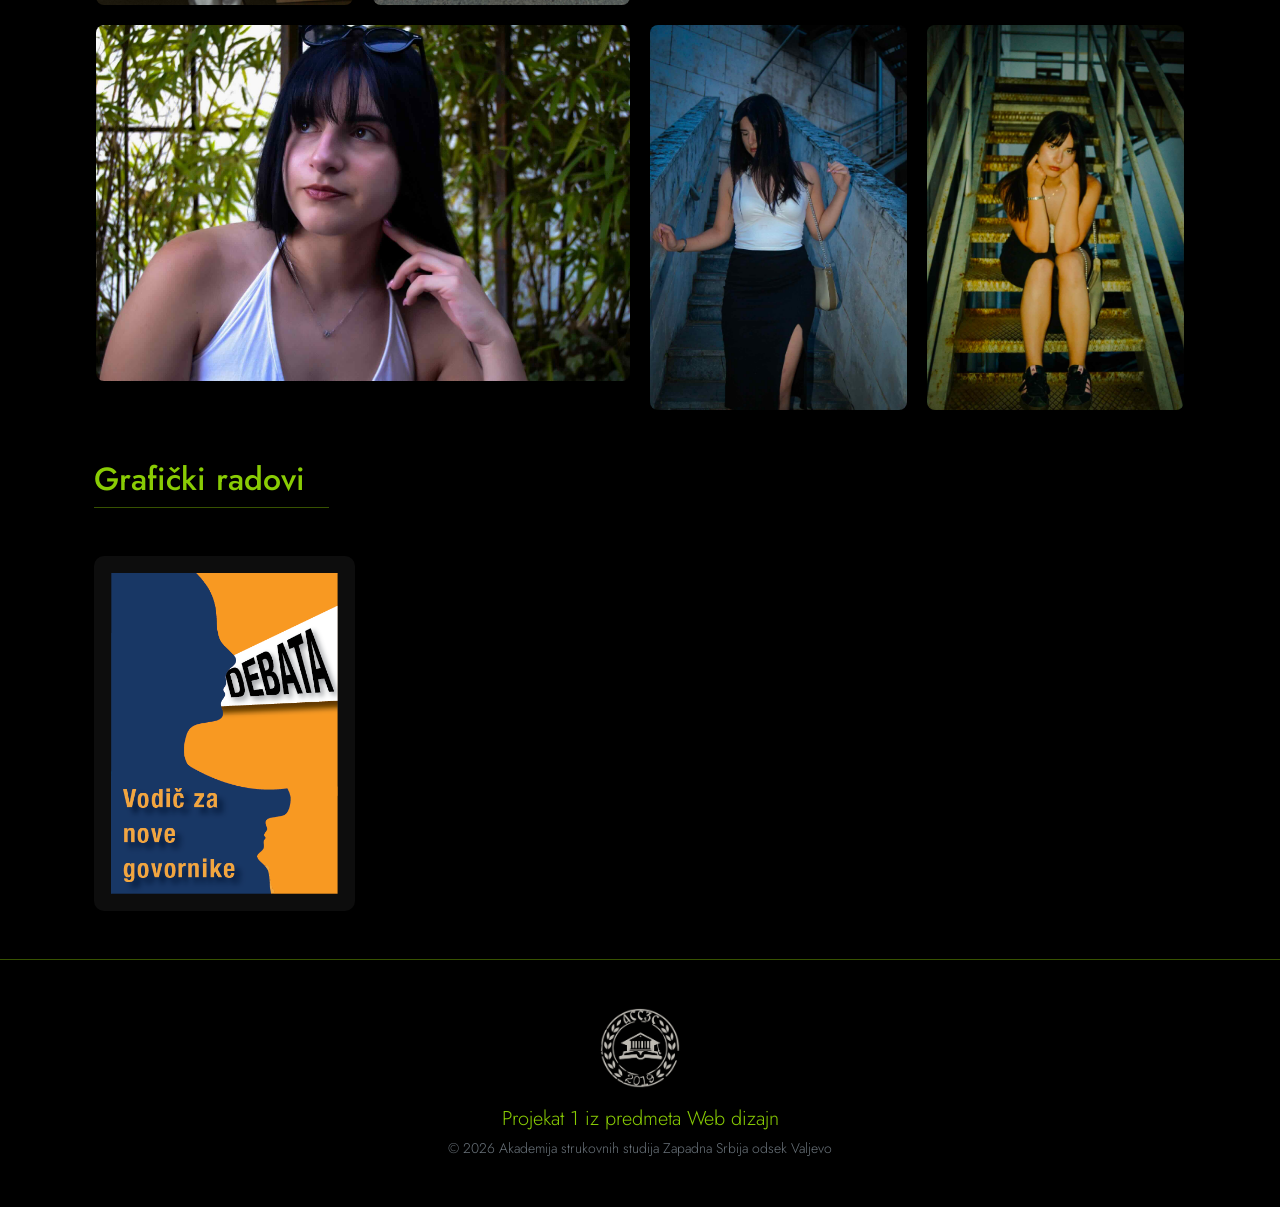
==== commit eb8b8628: "." ====
--- a/galerija.html
+++ b/galerija.html
@@ -42,26 +42,26 @@
         <section class="mb-5 slide-up">
             <h2 class="text-neon mb-4 pb-2 border-bottom border-neon d-inline-block pe-4">Fotografije</h2>
             <div class="galerija-grid mt-4">
-                <img src="1.jpeg" class="custom-img" alt="Fotografija 1" decoding="async">
-                <img src="2.jpeg" class="custom-img img-large" alt="Fotografija 2" decoding="async">
-                <img src="3.jpeg" class="custom-img" alt="Fotografija 3" loading="lazy" decoding="async">
-                <img src="4.jpeg" class="custom-img" alt="Fotografija 4" loading="lazy" decoding="async">
-                <img src="5.jpeg" class="custom-img" alt="Fotografija 5" loading="lazy" decoding="async">
-                <img src="7.jpeg" class="custom-img" alt="Fotografija 7" loading="lazy" decoding="async">
-                <img src="8.jpeg" class="custom-img" alt="Fotografija 8" loading="lazy" decoding="async">
-                <img src="9.jpeg" class="custom-img" alt="Fotografija 9" loading="lazy" decoding="async">
-                <img src="10.jpeg" class="custom-img" alt="Fotografija 10" loading="lazy" decoding="async">
-                <img src="11.jpeg" class="custom-img img-large" alt="Fotografija 11" loading="lazy" decoding="async">
-                <img src="12.jpeg" class="custom-img img-large" alt="Fotografija 12" loading="lazy" decoding="async">
-                <img src="13.jpeg" class="custom-img" alt="Fotografija 13" loading="lazy" decoding="async">
-                <img src="14.jpeg" class="custom-img" alt="Fotografija 14" loading="lazy" decoding="async">
+                <img src="images/1.jpeg" class="custom-img" alt="Fotografija 1" decoding="async">
+                <img src="images/2.jpeg" class="custom-img img-large" alt="Fotografija 2" decoding="async">
+                <img src="images/3.jpeg" class="custom-img" alt="Fotografija 3" loading="lazy" decoding="async">
+                <img src="images/4.jpeg" class="custom-img" alt="Fotografija 4" loading="lazy" decoding="async">
+                <img src="images/5.jpeg" class="custom-img" alt="Fotografija 5" loading="lazy" decoding="async">
+                <img src="images/7.jpeg" class="custom-img" alt="Fotografija 7" loading="lazy" decoding="async">
+                <img src="images/8.jpeg" class="custom-img" alt="Fotografija 8" loading="lazy" decoding="async">
+                <img src="images/9.jpeg" class="custom-img" alt="Fotografija 9" loading="lazy" decoding="async">
+                <img src="images/10.jpeg" class="custom-img" alt="Fotografija 10" loading="lazy" decoding="async">
+                <img src="images/11.jpeg" class="custom-img img-large" alt="Fotografija 11" loading="lazy" decoding="async">
+                <img src="images/12.jpeg" class="custom-img img-large" alt="Fotografija 12" loading="lazy" decoding="async">
+                <img src="images/13.jpeg" class="custom-img" alt="Fotografija 13" loading="lazy" decoding="async">
+                <img src="images/14.jpeg" class="custom-img" alt="Fotografija 14" loading="lazy" decoding="async">
             </div>
         </section>
 
         <section class="slide-up mt-5">
             <h2 class="text-neon mb-4 pb-2 border-bottom border-neon d-inline-block pe-4">Grafički radovi</h2>
             <div class="galerija-grid mt-4">
-                <img src="debata.webp" class="custom-img img-grafika" alt="Graficki rad" loading="lazy" decoding="async">
+                <img src="images/debata.webp" class="custom-img img-grafika" alt="Graficki rad" loading="lazy" decoding="async">
             </div>
         </section>
     </main>
@@ -69,7 +69,7 @@
     <footer class="footer mt-auto py-5 border-top border-neon text-center bg-black">
         <div class="container">
             <a href="https://va.akademijazs.edu.rs/" class="d-inline-block mb-3 logo-hover">
-                <img src="9-Akademija-logo-sivi.png" height="80" alt="Logo">
+                <img src="images/9-Akademija-logo-sivi.png" height="80" alt="Logo">
             </a>
             <p class="text-neon mb-1 fs-5">Projekat 1 iz predmeta Web dizajn</p>
             <p class="small text-secondary mb-0">&copy; 2026 Akademija strukovnih studija Zapadna Srbija odsek Valjevo</p>
--- a/index.css
+++ b/index.css
@@ -1,21 +1,22 @@
 
 :root {
     --neon-green: #89CC04;
-    --dark-bg: #050505;
+    --dark-bg: #000000;
     --darker-bg: #000000;
 }
 
 html {
     overflow-x: clip;
+    background-color: var(--dark-bg) !important;
 }
 
 body {
     background-color: var(--dark-bg) !important;
+    min-height: 100vh;
     color: #e0e0e0;
     font-family: 'Jost', system-ui, -apple-system, sans-serif !important;
     font-weight: 300 !important;
     scroll-behavior: smooth;
-    overflow-x: hidden;
     max-width: 100%;
 }
 
@@ -60,7 +61,7 @@
 }
 
 .custom-navbar {
-    background-color: rgba(0, 0, 0, 0.92);
+    background-color: rgb(0, 0, 0);
     backdrop-filter: blur(10px);
     -webkit-backdrop-filter: blur(10px);
     border-bottom: 2px solid rgba(137, 204, 4, 0.3);
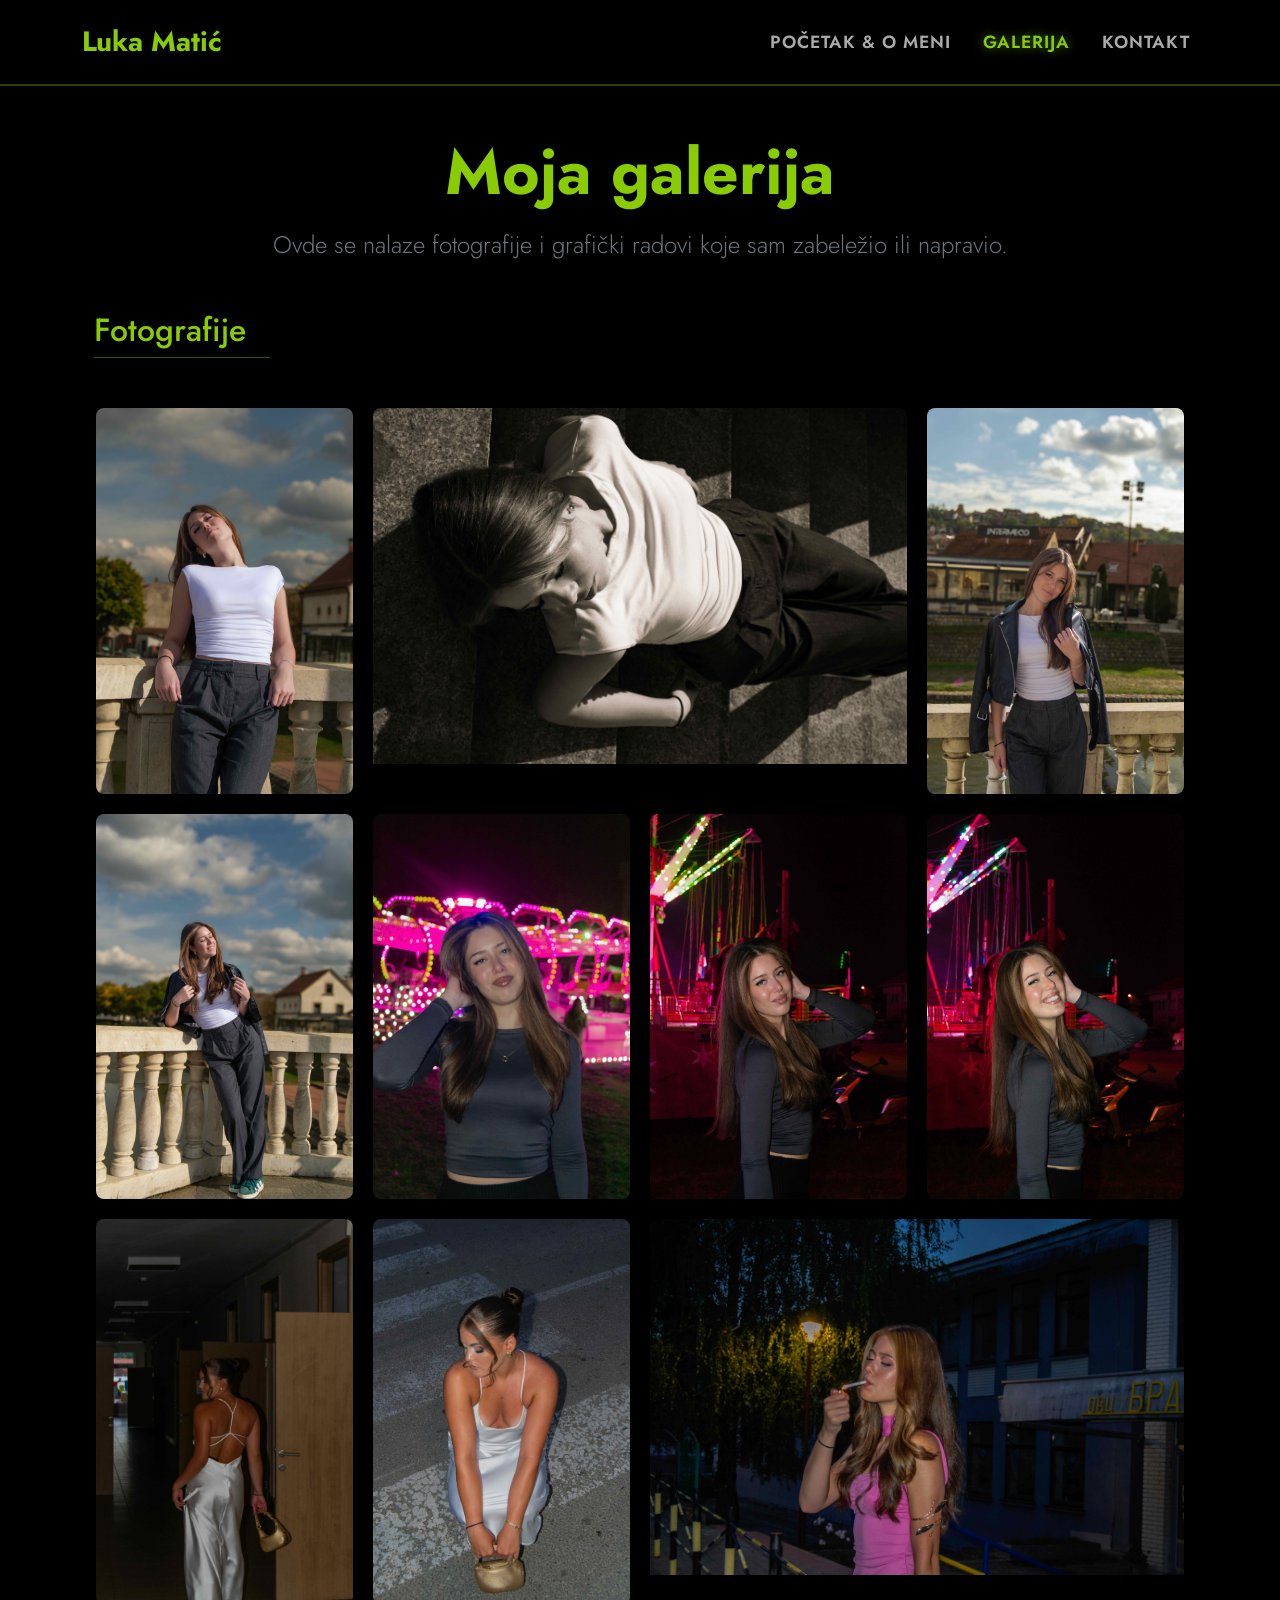
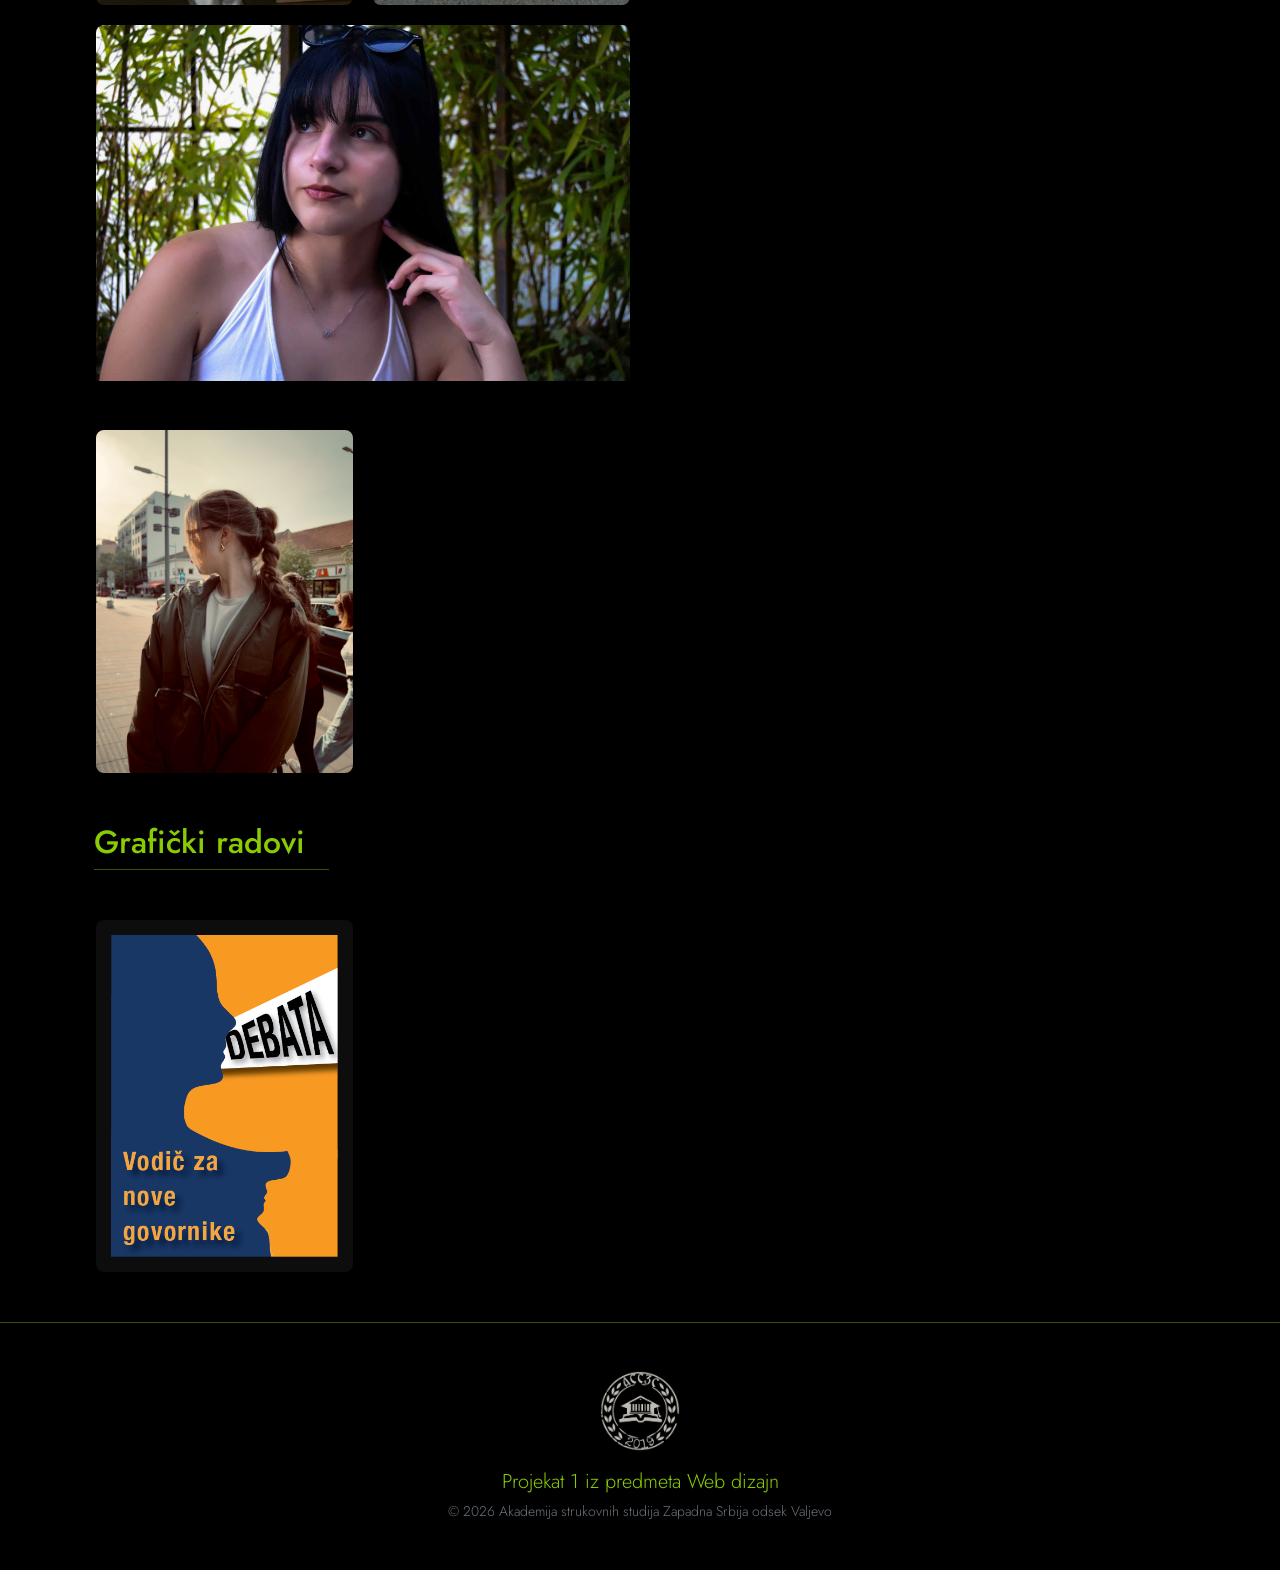
==== commit 22820650: "small changes" ====
--- a/galerija.html
+++ b/galerija.html
@@ -36,32 +36,138 @@
     <main class="container my-5 px-4">
         <div class="text-center mb-5 fade-in">
             <h1 class="display-3 text-neon fw-bold mb-3">Moja galerija</h1>
-            <p class="lead fs-4 text-secondary">Ovde se nalaze fotografije i grafički radovi koje sam ja zabeležio ili napravio.</p>
+            <p class="lead fs-4 text-secondary">Ovde se nalaze fotografije i grafički radovi koje sam zabeležio ili napravio.</p>
         </div>
 
         <section class="mb-5 slide-up">
             <h2 class="text-neon mb-4 pb-2 border-bottom border-neon d-inline-block pe-4">Fotografije</h2>
             <div class="galerija-grid mt-4">
-                <img src="images/1.jpeg" class="custom-img" alt="Fotografija 1" decoding="async">
-                <img src="images/2.jpeg" class="custom-img img-large" alt="Fotografija 2" decoding="async">
-                <img src="images/3.jpeg" class="custom-img" alt="Fotografija 3" loading="lazy" decoding="async">
-                <img src="images/4.jpeg" class="custom-img" alt="Fotografija 4" loading="lazy" decoding="async">
-                <img src="images/5.jpeg" class="custom-img" alt="Fotografija 5" loading="lazy" decoding="async">
-                <img src="images/7.jpeg" class="custom-img" alt="Fotografija 7" loading="lazy" decoding="async">
-                <img src="images/8.jpeg" class="custom-img" alt="Fotografija 8" loading="lazy" decoding="async">
-                <img src="images/9.jpeg" class="custom-img" alt="Fotografija 9" loading="lazy" decoding="async">
-                <img src="images/10.jpeg" class="custom-img" alt="Fotografija 10" loading="lazy" decoding="async">
-                <img src="images/11.jpeg" class="custom-img img-large" alt="Fotografija 11" loading="lazy" decoding="async">
-                <img src="images/12.jpeg" class="custom-img img-large" alt="Fotografija 12" loading="lazy" decoding="async">
-                <img src="images/13.jpeg" class="custom-img" alt="Fotografija 13" loading="lazy" decoding="async">
-                <img src="images/14.jpeg" class="custom-img" alt="Fotografija 14" loading="lazy" decoding="async">
+                <div class="img-wrap">
+                    <img src="images/1.jpeg" class="custom-img" alt="Fotografija 1" decoding="async">
+                    <div class="img-overlay">
+                        <span class="overlay-camera">Nikon D3100</span>
+                        <span class="overlay-date">14. 10. 2025.</span>
+                    </div>
+                </div>
+                <div class="img-wrap img-large">
+                    <img src="images/2.jpeg" class="custom-img" alt="Fotografija 2" decoding="async">
+                    <div class="img-overlay">
+                        <span class="overlay-camera">Nikon D3100</span>
+                        <span class="overlay-date">14. 10. 2025.</span>
+                    </div>
+                </div>
+                <div class="img-wrap">
+                    <img src="images/3.jpeg" class="custom-img" alt="Fotografija 3" loading="lazy" decoding="async">
+                    <div class="img-overlay">
+                        <span class="overlay-camera">Nikon D3100</span>
+                        <span class="overlay-date">14. 10. 2025.</span>
+                    </div>
+                </div>
+                <div class="img-wrap">
+                    <img src="images/4.jpeg" class="custom-img" alt="Fotografija 4" loading="lazy" decoding="async">
+                    <div class="img-overlay">
+                        <span class="overlay-camera">Nikon D3100</span>
+                        <span class="overlay-date">14. 10. 2025.</span>
+                    </div>
+                </div>
+                <div class="img-wrap">
+                    <img src="images/5.jpeg" class="custom-img" alt="Fotografija 5" loading="lazy" decoding="async">
+                    <div class="img-overlay">
+                        <span class="overlay-camera">Nikon D3100</span>
+                        <span class="overlay-date">17. 10. 2025.</span>
+                    </div>
+                </div>
+                <div class="img-wrap">
+                    <img src="images/7.jpeg" class="custom-img" alt="Fotografija 7" loading="lazy" decoding="async">
+                    <div class="img-overlay">
+                        <span class="overlay-camera">Nikon D3100</span>
+                        <span class="overlay-date">17. 10. 2025.</span>
+                    </div>
+                </div>
+                <div class="img-wrap">
+                    <img src="images/8.jpeg" class="custom-img" alt="Fotografija 8" loading="lazy" decoding="async">
+                    <div class="img-overlay">
+                        <span class="overlay-camera">Nikon D3100</span>
+                        <span class="overlay-date">17. 10. 2025.</span>
+                    </div>
+                </div>
+                <div class="img-wrap">
+                    <img src="images/9.jpeg" class="custom-img" alt="Fotografija 9" loading="lazy" decoding="async">
+                    <div class="img-overlay">
+                        <span class="overlay-camera">Nikon D3100</span>
+                        <span class="overlay-date">28. 06. 2025.</span>
+                    </div>
+                </div>
+                <div class="img-wrap">
+                    <img src="images/10.jpeg" class="custom-img" alt="Fotografija 10" loading="lazy" decoding="async">
+                    <div class="img-overlay">
+                        <span class="overlay-camera">Nikon D3100</span>
+                        <span class="overlay-date">28. 06. 2025.</span>
+                    </div>
+                </div>
+                <div class="img-wrap img-large">
+                    <img src="images/11.jpeg" class="custom-img" alt="Fotografija 11" loading="lazy" decoding="async">
+                    <div class="img-overlay">
+                        <span class="overlay-camera">Nikon D3100</span>
+                        <span class="overlay-date">28. 06. 2025.</span>
+                    </div>
+                </div>
+                <div class="img-wrap img-large">
+                    <img src="images/12.jpeg" class="custom-img" alt="Fotografija 12" loading="lazy" decoding="async">
+                    <div class="img-overlay">
+                        <span class="overlay-camera">Nikon D3100</span>
+                        <span class="overlay-date">25. 06. 2025.</span>
+                    </div>
+                </div>
+                <div class="img-wrap">
+                    <img src="images/13.jpeg" class="custom-img" alt="Fotografija 13" loading="lazy" decoding="async">
+                    <div class="img-overlay">
+                        <span class="overlay-camera">Nikon D3100</span>
+                        <span class="overlay-date">25. 06. 2025.</span>
+                    </div>
+                </div>
+                <div class="img-wrap">
+                    <img src="images/14.jpeg" class="custom-img" alt="Fotografija 14" loading="lazy" decoding="async">
+                    <div class="img-overlay">
+                        <span class="overlay-camera">Nikon D3100</span>
+                        <span class="overlay-date">25. 06. 2025.</span>
+                    </div>
+                </div>
+                <div class="img-wrap">
+                    <img src="images/15.jpeg" class="custom-img" alt="Fotografija 15" loading="lazy" decoding="async">
+                    <div class="img-overlay">
+                        <span class="overlay-camera">iPhone 17 Pro</span>
+                        <span class="overlay-date">28. 04. 2026.</span>
+                    </div>
+                </div>
+                <div class="img-wrap">
+                    <img src="images/16.jpeg" class="custom-img" alt="Fotografija 16" loading="lazy" decoding="async">
+                    <div class="img-overlay">
+                        <span class="overlay-camera">iPhone 17 Pro</span>
+                        <span class="overlay-date">28. 04. 2026.</span>
+                    </div>
+                </div>
+                <div class="img-wrap">
+                    <img src="images/17.jpeg" class="custom-img" alt="Fotografija 17" loading="lazy" decoding="async">
+                    <div class="img-overlay">
+                        <span class="overlay-camera">iPhone 17 Pro</span>
+                        <span class="overlay-date">28. 04. 2026.</span>
+                    </div>
+                </div>
+                <div class="img-wrap">
+                    <img src="images/18.jpeg" class="custom-img" alt="Fotografija 18" loading="lazy" decoding="async">
+                    <div class="img-overlay">
+                        <span class="overlay-camera">iPhone 17 Pro</span>
+                        <span class="overlay-date">28. 04. 2026.</span>
+                    </div>
+                </div>
             </div>
         </section>
 
         <section class="slide-up mt-5">
             <h2 class="text-neon mb-4 pb-2 border-bottom border-neon d-inline-block pe-4">Grafički radovi</h2>
             <div class="galerija-grid mt-4">
-                <img src="images/debata.webp" class="custom-img img-grafika" alt="Graficki rad" loading="lazy" decoding="async">
+                <div class="img-wrap img-grafika-wrap"><img src="images/debata.webp" class="custom-img img-grafika" alt="Graficki rad" loading="lazy" decoding="async"></div>
             </div>
         </section>
     </main>
--- a/index.css
+++ b/index.css
@@ -118,19 +118,31 @@
     gap: 16px;
 }
 
+.img-wrap {
+    position: relative;
+    border-radius: 10px;
+    overflow: hidden;
+    border: 2px solid transparent;
+    box-shadow: 0 4px 15px rgba(0, 0, 0, 0.8);
+    transition: transform 0.3s ease, border-color 0.3s ease, box-shadow 0.3s ease;
+}
+
+.img-wrap:hover {
+    transform: scale(1.04) translateY(-6px);
+    z-index: 10;
+    border-color: var(--neon-green);
+    box-shadow: 0 12px 28px rgba(137, 204, 4, 0.2);
+}
+
+.img-wrap.img-large {
+    grid-column: span 2;
+}
+
 .custom-img {
-    border-radius: 10px;
-    box-shadow: 0 4px 15px rgba(0, 0, 0, 0.8);
-    transition: transform 0.3s ease, box-shadow 0.3s ease, border-color 0.3s ease;
     cursor: pointer;
     width: 100%;
     height: auto;
-    border: 2px solid transparent;
     display: block;
-}
-
-.custom-img.img-large {
-    grid-column: span 2;
 }
 
 .custom-img.img-grafika {
@@ -139,12 +151,37 @@
     padding: 15px;
 }
 
-.custom-img:hover {
-    transform: scale(1.04) translateY(-6px);
-    box-shadow: 0 12px 28px rgba(137, 204, 4, 0.2);
-    border-color: var(--neon-green);
-    z-index: 10;
-    position: relative;
+.img-overlay {
+    position: absolute;
+    bottom: 0;
+    left: 0;
+    right: 0;
+    background: linear-gradient(transparent, rgba(0, 0, 0, 0.82));
+    padding: 28px 12px 10px;
+    border-radius: 0;
+    display: flex;
+    flex-direction: column;
+    gap: 1px;
+    opacity: 0;
+    transition: opacity 0.3s ease;
+    pointer-events: none;
+}
+
+.img-wrap:hover .img-overlay {
+    opacity: 1;
+}
+
+.overlay-camera {
+    color: var(--neon-green);
+    font-size: 0.8rem;
+    font-weight: 500;
+    letter-spacing: 0.5px;
+}
+
+.overlay-date {
+    color: rgba(255, 255, 255, 0.7);
+    font-size: 0.75rem;
+    font-weight: 300;
 }
 
 /* ── Scroll animations ── */
@@ -208,11 +245,11 @@
         gap: 10px;
     }
 
-    .custom-img.img-large {
+    .img-wrap.img-large {
         grid-column: span 2;
     }
 
-    .custom-img.img-grafika {
+    .img-wrap.img-grafika-wrap {
         grid-column: span 2;
     }
 
@@ -230,9 +267,9 @@
         gap: 10px;
     }
 
-    .custom-img,
-    .custom-img.img-large,
-    .custom-img.img-grafika {
+    .img-wrap,
+    .img-wrap.img-large,
+    .img-wrap.img-grafika-wrap {
         grid-column: span 1 !important;
     }
 
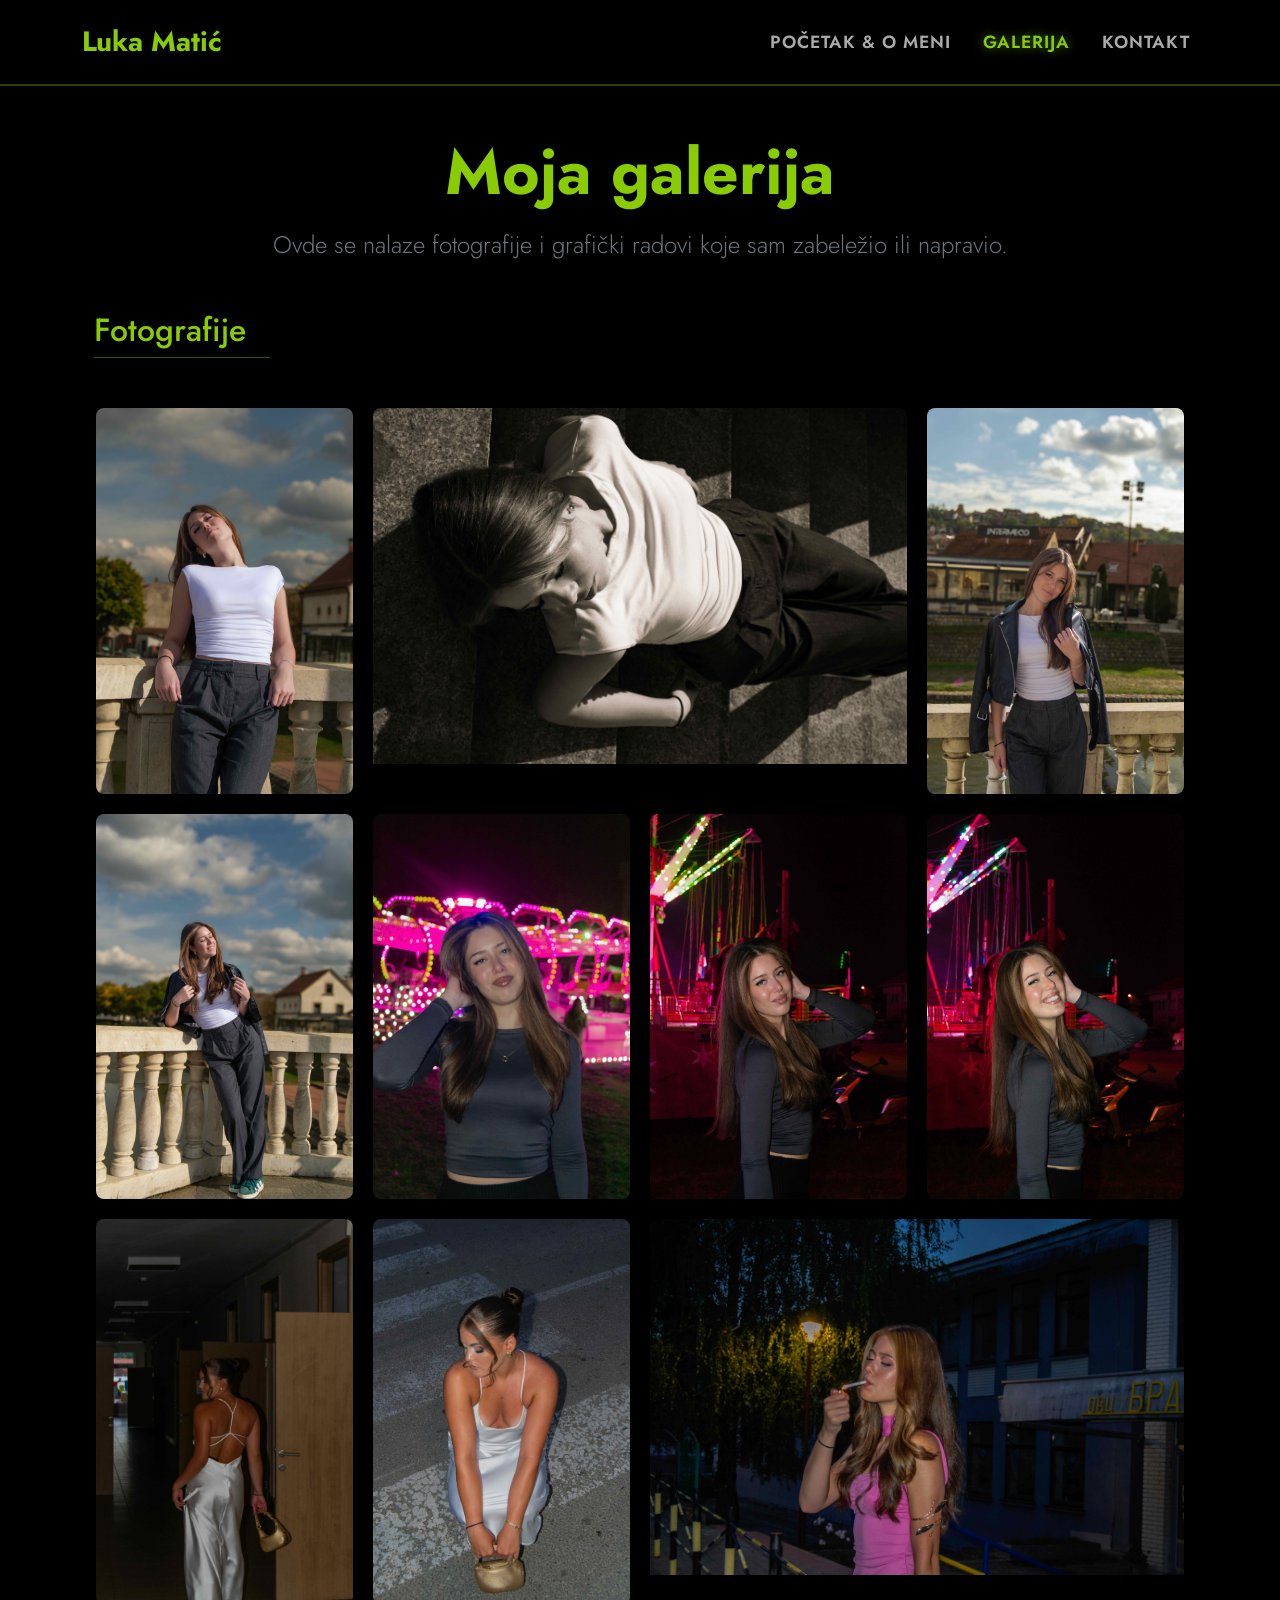
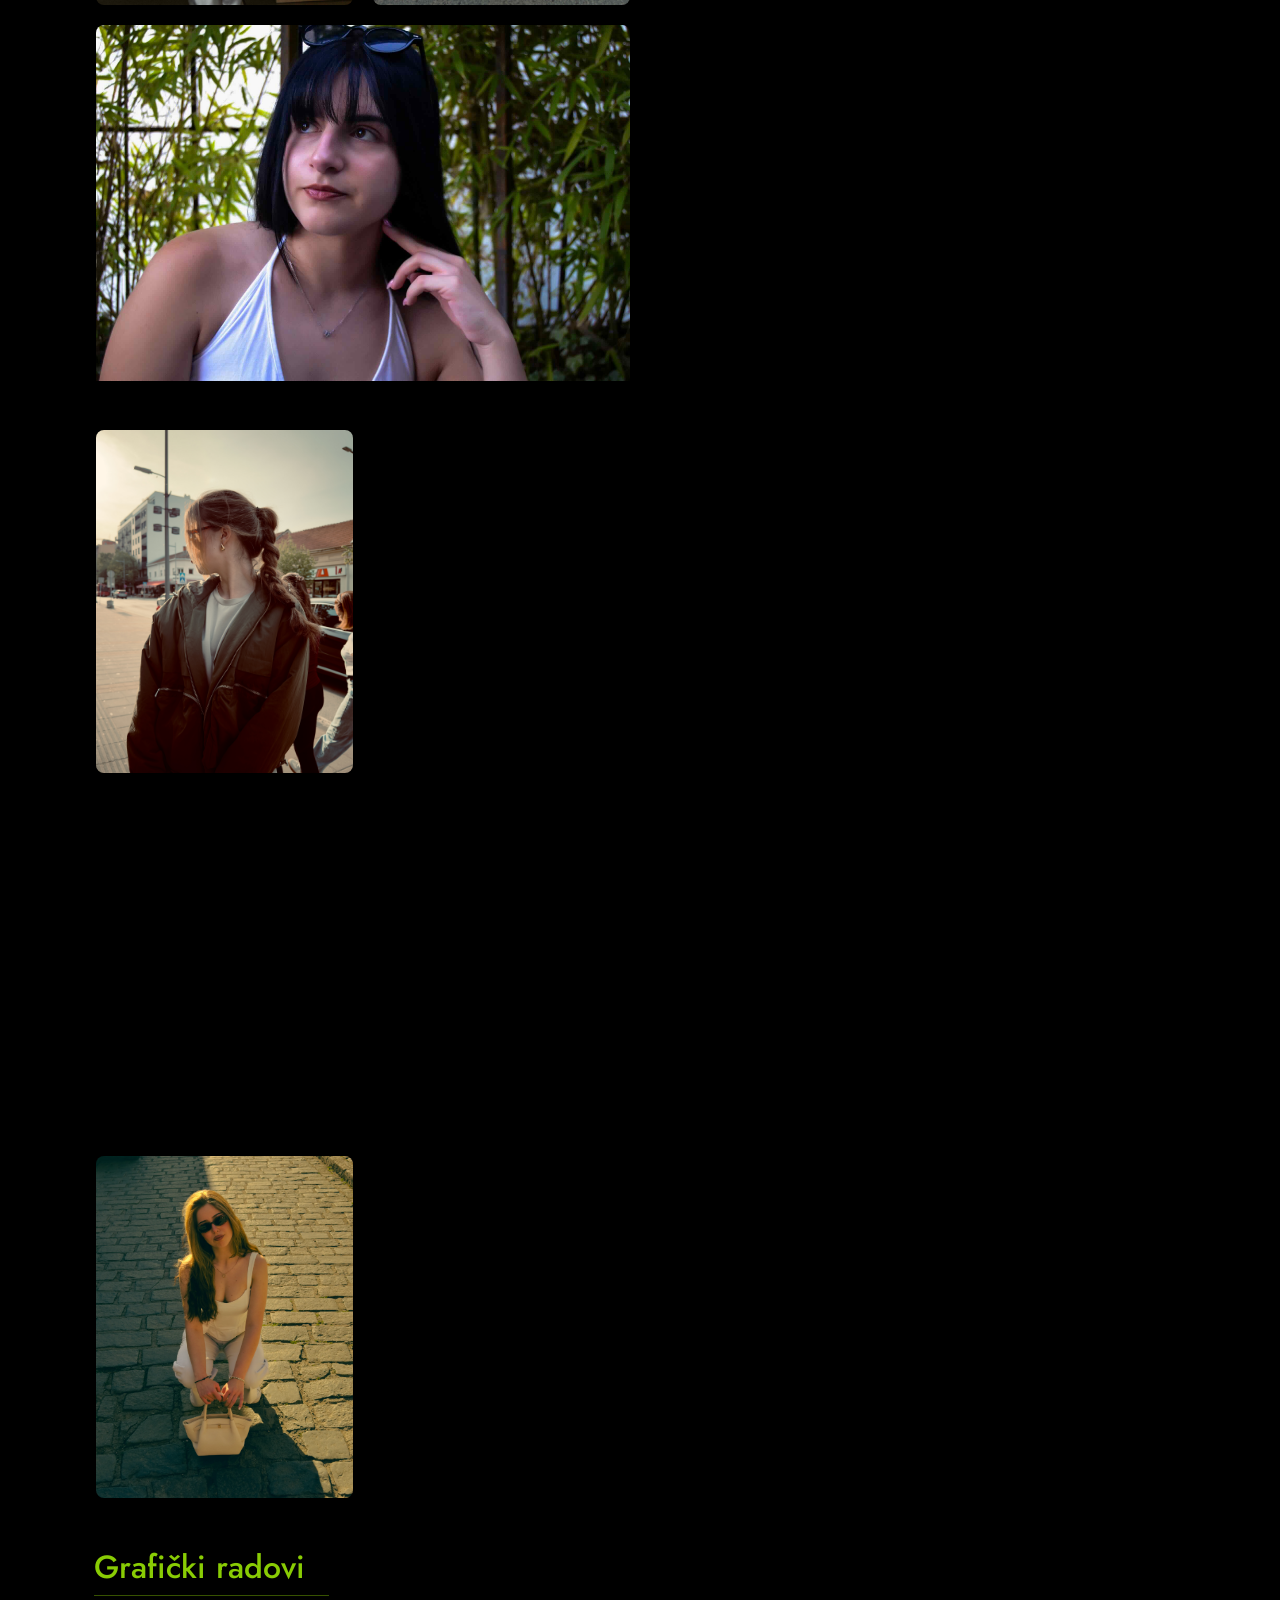
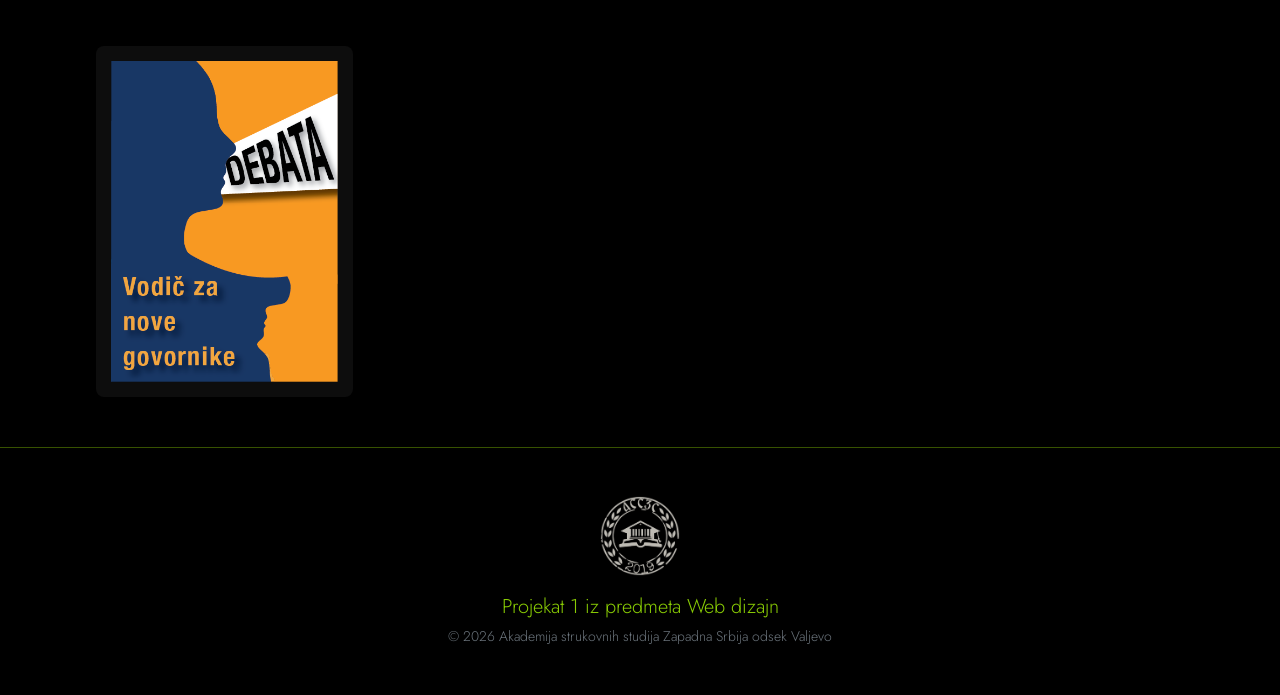
==== commit d1378be8: "new picsss" ====
--- a/galerija.html
+++ b/galerija.html
@@ -161,6 +161,48 @@
                         <span class="overlay-date">28. 04. 2026.</span>
                     </div>
                 </div>
+                <div class="img-wrap">
+                    <img src="images/19.webp" class="custom-img" alt="Fotografija 19" loading="lazy" decoding="async">
+                    <div class="img-overlay">
+                        <span class="overlay-camera">iPhone 17 Pro</span>
+                        <span class="overlay-date">04. 05. 2026.</span>
+                    </div>
+                </div>
+                <div class="img-wrap">
+                    <img src="images/20.webp" class="custom-img" alt="Fotografija 20" loading="lazy" decoding="async">
+                    <div class="img-overlay">
+                        <span class="overlay-camera">iPhone 17 Pro</span>
+                        <span class="overlay-date">04. 05. 2026.</span>
+                    </div>
+                </div>
+                <div class="img-wrap">
+                    <img src="images/21.webp" class="custom-img" alt="Fotografija 21" loading="lazy" decoding="async">
+                    <div class="img-overlay">
+                        <span class="overlay-camera">iPhone 17 Pro</span>
+                        <span class="overlay-date">04. 05. 2026.</span>
+                    </div>
+                </div>
+                <div class="img-wrap">
+                    <img src="images/22.webp" class="custom-img" alt="Fotografija 22" loading="lazy" decoding="async">
+                    <div class="img-overlay">
+                        <span class="overlay-camera">iPhone 17 Pro</span>
+                        <span class="overlay-date">04. 05. 2026.</span>
+                    </div>
+                </div>
+                <div class="img-wrap">
+                    <img src="images/23.webp" class="custom-img" alt="Fotografija 23" loading="lazy" decoding="async">
+                    <div class="img-overlay">
+                        <span class="overlay-camera">iPhone 17 Pro</span>
+                        <span class="overlay-date">04. 05. 2026.</span>
+                    </div>
+                </div>
+                <div class="img-wrap">
+                    <img src="images/24.webp" class="custom-img" alt="Fotografija 24" loading="lazy" decoding="async">
+                    <div class="img-overlay">
+                        <span class="overlay-camera">iPhone 17 Pro</span>
+                        <span class="overlay-date">04. 05. 2026.</span>
+                    </div>
+                </div>
             </div>
         </section>
 
